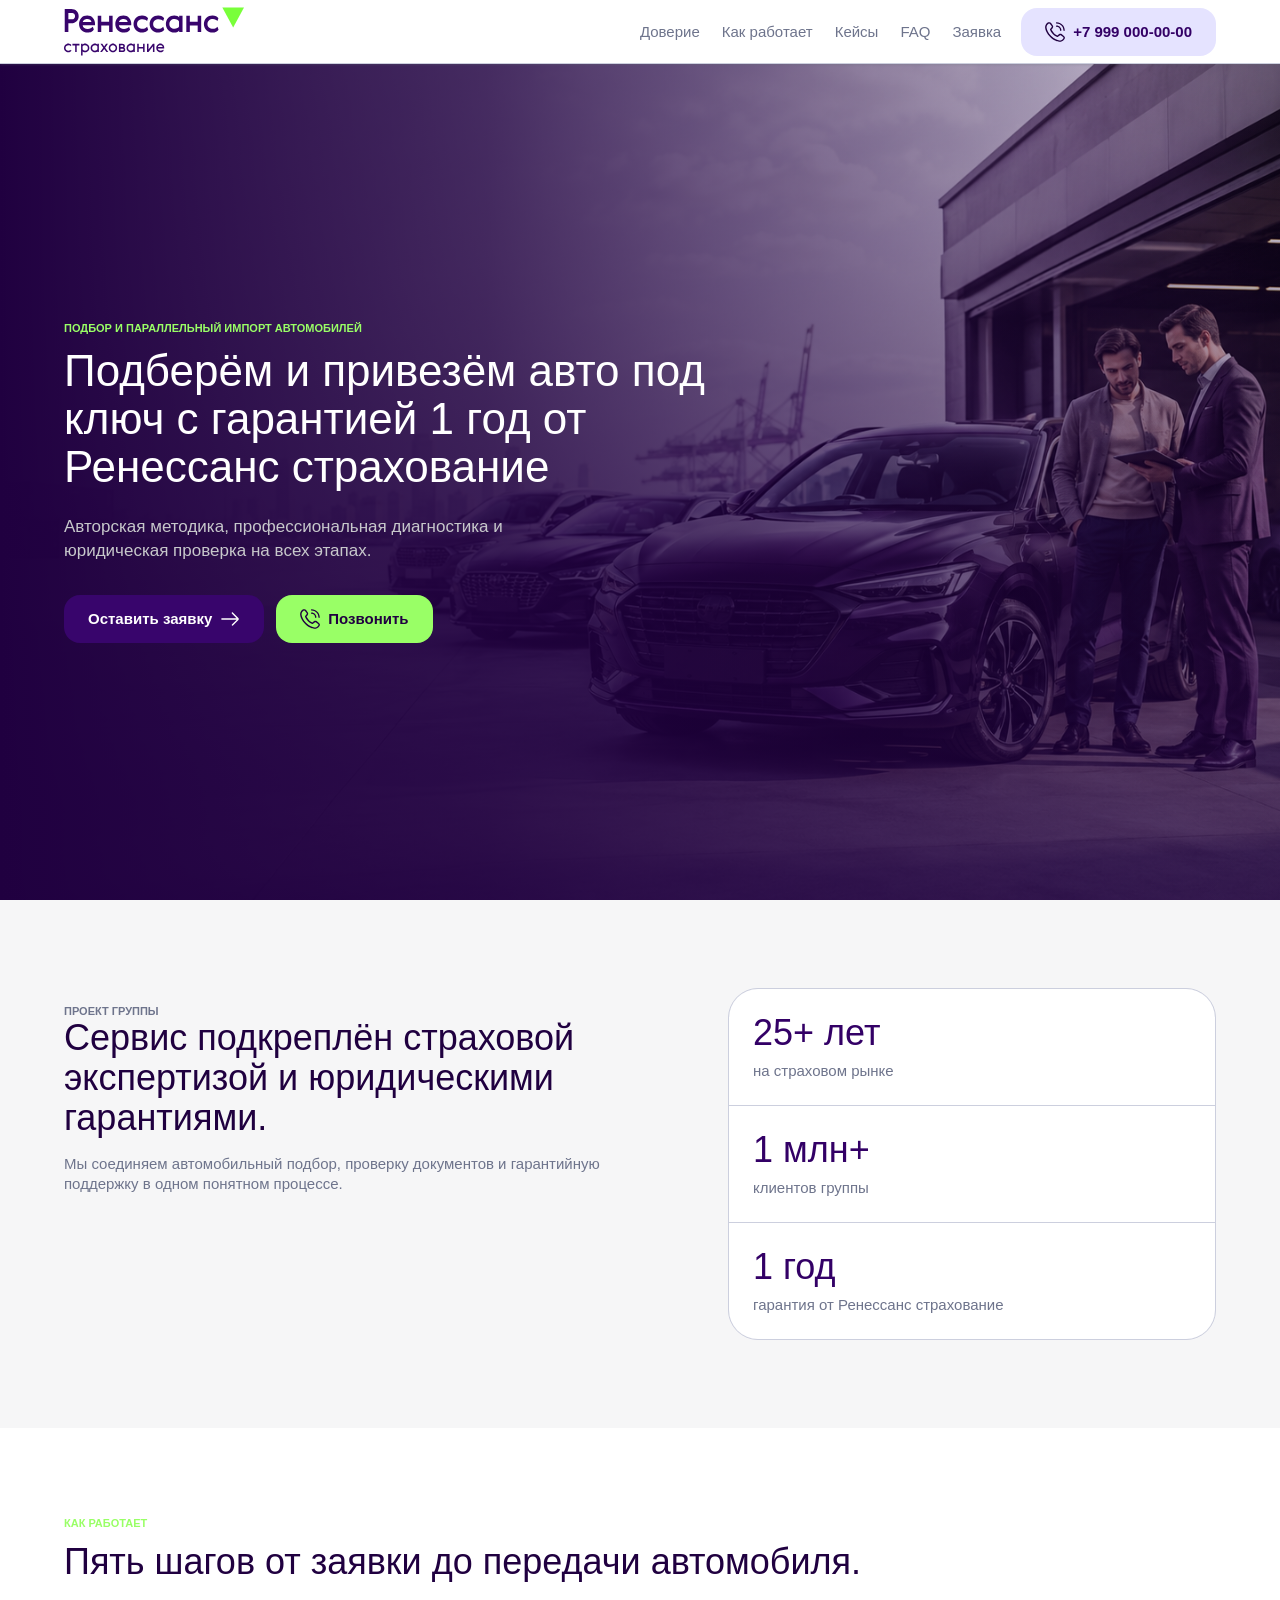
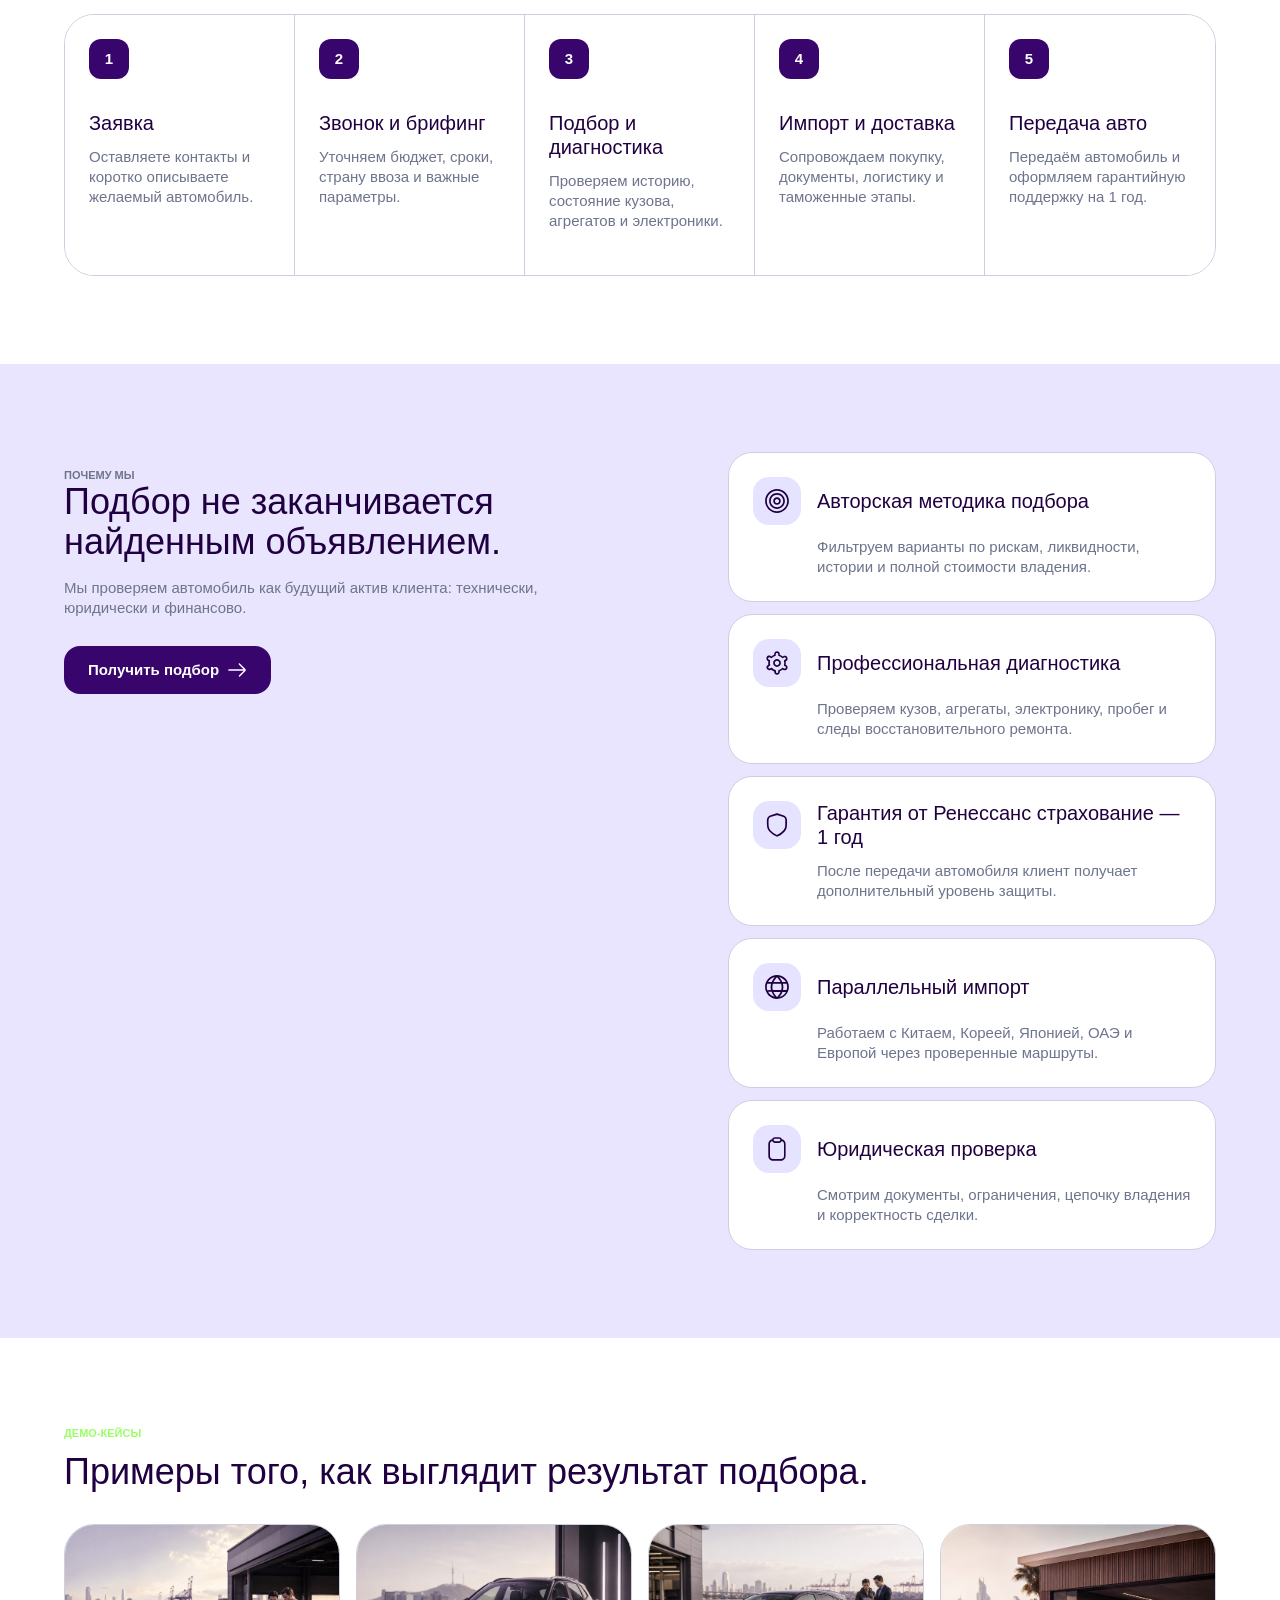
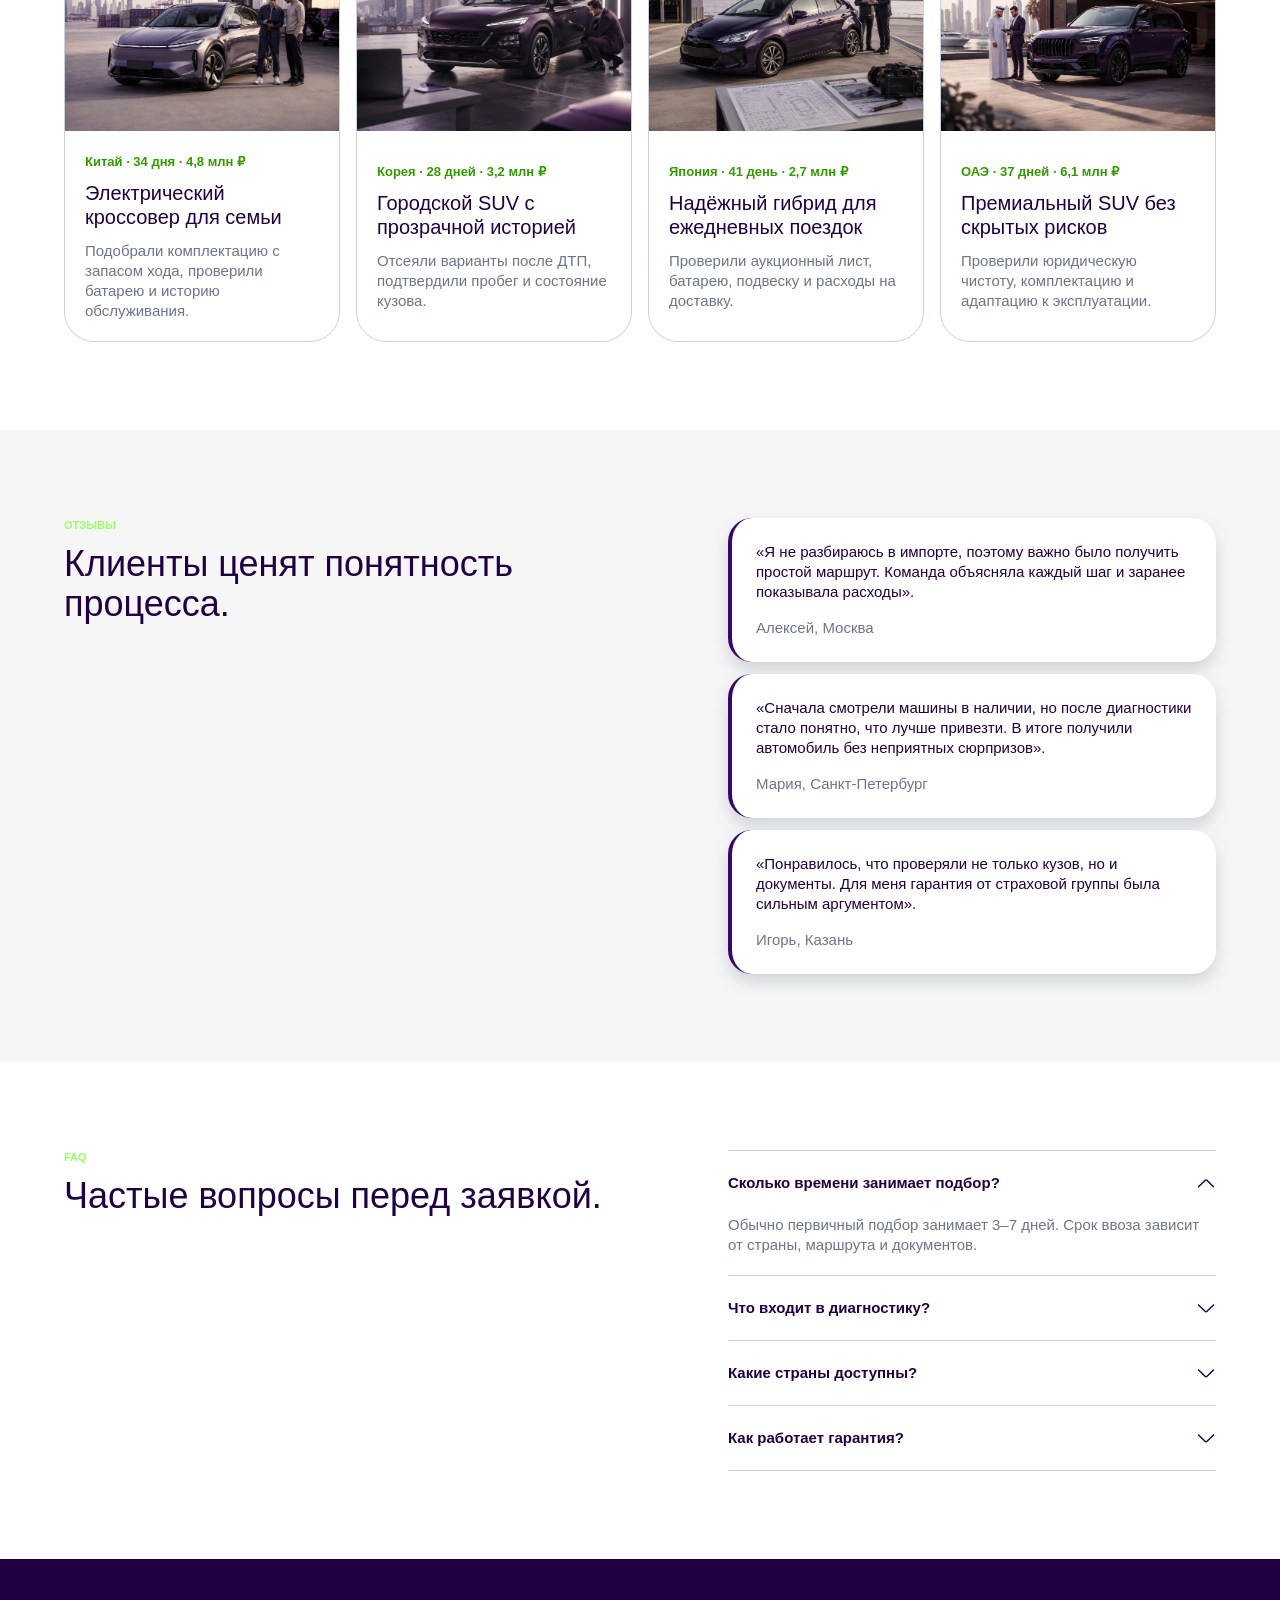
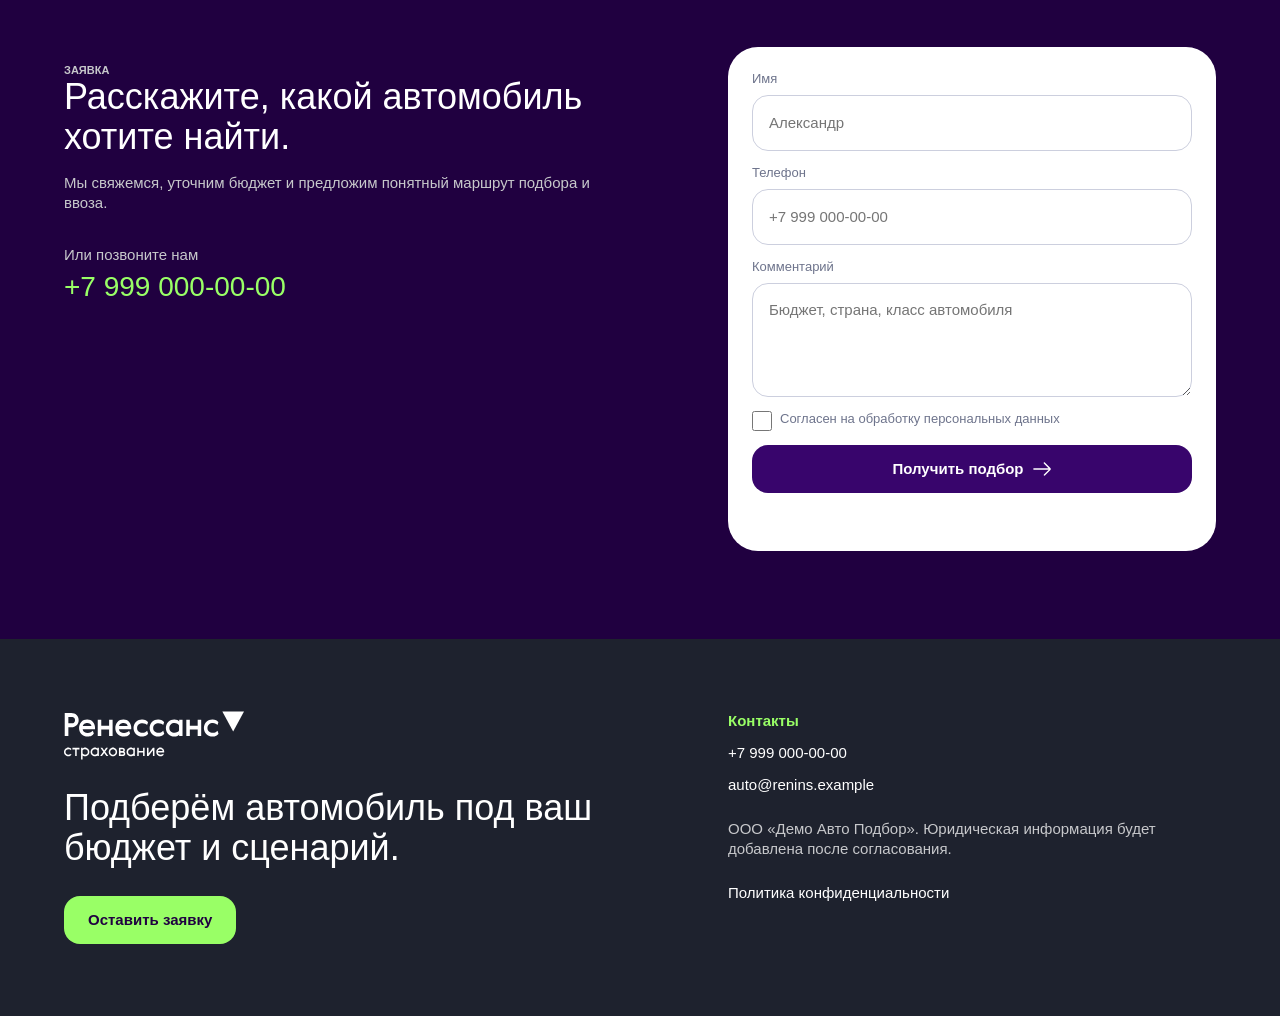
==== auto-landing/index.html @ 58c38467 "Add auto import landing" ====
<!doctype html>
<html lang="ru">
  <head>
    <meta charset="UTF-8" />
    <meta name="viewport" content="width=device-width, initial-scale=1.0" />
    <title>Ренессанс Авто | Подбор и ввоз автомобилей под ключ</title>
    <meta
      name="description"
      content="Подбор, диагностика и ввоз автомобилей из Китая, Кореи, Японии, ОАЭ и Европы с гарантией 1 год от Ренессанс страхование."
    />
    <link rel="stylesheet" href="./styles/tokens.css" />
    <link rel="stylesheet" href="./styles/main.css" />
  </head>
  <body>
    <header class="site-header" data-header>
      <a class="brand" href="#top" aria-label="Ренессанс Авто">
        <img src="./assets/brand/renins-logo.svg" alt="Ренессанс страхование" />
      </a>
      <nav class="nav" data-nav aria-label="Основная навигация">
        <a href="#trust">Доверие</a>
        <a href="#process">Как работает</a>
        <a href="#cases">Кейсы</a>
        <a href="#faq">FAQ</a>
        <a href="#lead">Заявка</a>
      </nav>
      <button class="icon-button menu-toggle" data-menu-toggle type="button" aria-label="Открыть меню">
        <img src="../icons/Menu.svg" alt="" />
      </button>
      <a class="button button-ghost header-phone" href="tel:+79990000000">
        <img src="../icons/PhoneCall.svg" alt="" />
        <span>+7 999 000-00-00</span>
      </a>
    </header>

    <main id="top">
      <section class="hero">
        <img
          class="hero-image"
          src="./assets/images/hero-cars.png"
          alt="Современные автомобили в зоне выдачи"
        />
        <div class="hero-overlay"></div>
        <div class="container hero-content section-reveal">
          <p class="eyebrow">Подбор и параллельный импорт автомобилей</p>
          <h1>Подберём и привезём авто под ключ с гарантией 1 год от Ренессанс страхование</h1>
          <p class="lead">Авторская методика, профессиональная диагностика и юридическая проверка на всех этапах.</p>
          <div class="hero-actions">
            <a class="button button-primary" href="#lead">
              <span>Оставить заявку</span>
              <img src="../icons/ArrowRight.svg" alt="" />
            </a>
            <a class="button button-secondary" href="tel:+79990000000">
              <img src="../icons/PhoneCall.svg" alt="" />
              <span>Позвонить</span>
            </a>
          </div>
        </div>
      </section>

      <section class="trust section-reveal" id="trust">
        <div class="container trust-layout">
          <div class="trust-copy">
            <p class="eyebrow">Проект группы</p>
            <h2>Сервис подкреплён страховой экспертизой и юридическими гарантиями.</h2>
            <p>
              Мы соединяем автомобильный подбор, проверку документов и гарантийную поддержку в одном понятном процессе.
            </p>
          </div>
          <div class="trust-panel" aria-label="Факты о доверии">
            <div>
              <span>25+ лет</span>
              <p>на страховом рынке</p>
            </div>
            <div>
              <span>1 млн+</span>
              <p>клиентов группы</p>
            </div>
            <div>
              <span>1 год</span>
              <p>гарантия от Ренессанс страхование</p>
            </div>
          </div>
        </div>
      </section>

      <section class="process section-reveal" id="process">
        <div class="container section-heading">
          <p class="eyebrow">Как работает</p>
          <h2>Пять шагов от заявки до передачи автомобиля.</h2>
        </div>
        <div class="container process-line">
          <article class="process-step">
            <span>1</span>
            <h3>Заявка</h3>
            <p>Оставляете контакты и коротко описываете желаемый автомобиль.</p>
          </article>
          <article class="process-step">
            <span>2</span>
            <h3>Звонок и брифинг</h3>
            <p>Уточняем бюджет, сроки, страну ввоза и важные параметры.</p>
          </article>
          <article class="process-step">
            <span>3</span>
            <h3>Подбор и диагностика</h3>
            <p>Проверяем историю, состояние кузова, агрегатов и электроники.</p>
          </article>
          <article class="process-step">
            <span>4</span>
            <h3>Импорт и доставка</h3>
            <p>Сопровождаем покупку, документы, логистику и таможенные этапы.</p>
          </article>
          <article class="process-step">
            <span>5</span>
            <h3>Передача авто</h3>
            <p>Передаём автомобиль и оформляем гарантийную поддержку на 1 год.</p>
          </article>
        </div>
      </section>

      <section class="usp section-reveal" id="usp">
        <div class="container usp-layout">
          <div class="sticky-copy">
            <p class="eyebrow">Почему мы</p>
            <h2>Подбор не заканчивается найденным объявлением.</h2>
            <p>Мы проверяем автомобиль как будущий актив клиента: технически, юридически и финансово.</p>
            <a class="button button-primary" href="#lead">
              <span>Получить подбор</span>
              <img src="../icons/ArrowRight.svg" alt="" />
            </a>
          </div>
          <div class="usp-list">
            <article>
              <img src="../icons/Target.svg" alt="" />
              <h3>Авторская методика подбора</h3>
              <p>Фильтруем варианты по рискам, ликвидности, истории и полной стоимости владения.</p>
            </article>
            <article>
              <img src="../icons/Settings.svg" alt="" />
              <h3>Профессиональная диагностика</h3>
              <p>Проверяем кузов, агрегаты, электронику, пробег и следы восстановительного ремонта.</p>
            </article>
            <article>
              <img src="../icons/Shield.svg" alt="" />
              <h3>Гарантия от Ренессанс страхование — 1 год</h3>
              <p>После передачи автомобиля клиент получает дополнительный уровень защиты.</p>
            </article>
            <article>
              <img src="../icons/Globe.svg" alt="" />
              <h3>Параллельный импорт</h3>
              <p>Работаем с Китаем, Кореей, Японией, ОАЭ и Европой через проверенные маршруты.</p>
            </article>
            <article>
              <img src="../icons/Clipboard.svg" alt="" />
              <h3>Юридическая проверка</h3>
              <p>Смотрим документы, ограничения, цепочку владения и корректность сделки.</p>
            </article>
          </div>
        </div>
      </section>

      <section class="cases section-reveal" id="cases">
        <div class="container section-heading">
          <p class="eyebrow">Демо-кейсы</p>
          <h2>Примеры того, как выглядит результат подбора.</h2>
        </div>
        <div class="container case-grid">
          <article class="case-card">
            <img src="./assets/images/case-china.png" alt="Демо-кейс ввоза автомобиля из Китая" />
            <div>
              <span>Китай · 34 дня · 4,8 млн ₽</span>
              <h3>Электрический кроссовер для семьи</h3>
              <p>Подобрали комплектацию с запасом хода, проверили батарею и историю обслуживания.</p>
            </div>
          </article>
          <article class="case-card">
            <img src="./assets/images/case-korea.png" alt="Демо-кейс ввоза автомобиля из Кореи" />
            <div>
              <span>Корея · 28 дней · 3,2 млн ₽</span>
              <h3>Городской SUV с прозрачной историей</h3>
              <p>Отсеяли варианты после ДТП, подтвердили пробег и состояние кузова.</p>
            </div>
          </article>
          <article class="case-card">
            <img src="./assets/images/case-japan.png" alt="Демо-кейс ввоза автомобиля из Японии" />
            <div>
              <span>Япония · 41 день · 2,7 млн ₽</span>
              <h3>Надёжный гибрид для ежедневных поездок</h3>
              <p>Проверили аукционный лист, батарею, подвеску и расходы на доставку.</p>
            </div>
          </article>
          <article class="case-card">
            <img src="./assets/images/case-uae.png" alt="Демо-кейс ввоза автомобиля из ОАЭ" />
            <div>
              <span>ОАЭ · 37 дней · 6,1 млн ₽</span>
              <h3>Премиальный SUV без скрытых рисков</h3>
              <p>Проверили юридическую чистоту, комплектацию и адаптацию к эксплуатации.</p>
            </div>
          </article>
        </div>
      </section>

      <section class="reviews section-reveal" id="reviews">
        <div class="container reviews-layout">
          <div>
            <p class="eyebrow">Отзывы</p>
            <h2>Клиенты ценят понятность процесса.</h2>
          </div>
          <div class="review-list">
            <blockquote>
              <p>«Я не разбираюсь в импорте, поэтому важно было получить простой маршрут. Команда объясняла каждый шаг и заранее показывала расходы».</p>
              <cite>Алексей, Москва</cite>
            </blockquote>
            <blockquote>
              <p>«Сначала смотрели машины в наличии, но после диагностики стало понятно, что лучше привезти. В итоге получили автомобиль без неприятных сюрпризов».</p>
              <cite>Мария, Санкт-Петербург</cite>
            </blockquote>
            <blockquote>
              <p>«Понравилось, что проверяли не только кузов, но и документы. Для меня гарантия от страховой группы была сильным аргументом».</p>
              <cite>Игорь, Казань</cite>
            </blockquote>
          </div>
        </div>
      </section>

      <section class="faq section-reveal" id="faq">
        <div class="container faq-layout">
          <div>
            <p class="eyebrow">FAQ</p>
            <h2>Частые вопросы перед заявкой.</h2>
          </div>
          <div class="faq-list">
            <article class="faq-item">
              <button type="button" aria-expanded="true">
                <span>Сколько времени занимает подбор?</span>
                <img src="../icons/ChevronUp.svg" alt="" />
              </button>
              <p>Обычно первичный подбор занимает 3–7 дней. Срок ввоза зависит от страны, маршрута и документов.</p>
            </article>
            <article class="faq-item">
              <button type="button" aria-expanded="false">
                <span>Что входит в диагностику?</span>
                <img src="../icons/ChevronDown.svg" alt="" />
              </button>
              <p hidden>Кузов, агрегаты, электроника, пробег, история обслуживания, документы и признаки восстановительного ремонта.</p>
            </article>
            <article class="faq-item">
              <button type="button" aria-expanded="false">
                <span>Какие страны доступны?</span>
                <img src="../icons/ChevronDown.svg" alt="" />
              </button>
              <p hidden>Китай, Корея, Япония, ОАЭ и Европа. Конкретный маршрут подбирается под модель, бюджет и сроки.</p>
            </article>
            <article class="faq-item">
              <button type="button" aria-expanded="false">
                <span>Как работает гарантия?</span>
                <img src="../icons/ChevronDown.svg" alt="" />
              </button>
              <p hidden>После передачи автомобиля оформляется гарантия 1 год от Ренессанс страхование. Детали программы фиксируются в документах.</p>
            </article>
          </div>
        </div>
      </section>

      <section class="lead-section section-reveal" id="lead">
        <div class="container lead-layout">
          <div class="lead-copy">
            <p class="eyebrow">Заявка</p>
            <h2>Расскажите, какой автомобиль хотите найти.</h2>
            <p>Мы свяжемся, уточним бюджет и предложим понятный маршрут подбора и ввоза.</p>
            <div class="phone-note">
              <span>Или позвоните нам</span>
              <a href="tel:+79990000000">+7 999 000-00-00</a>
            </div>
          </div>
          <form class="lead-form" data-lead-form>
            <label>
              <span>Имя</span>
              <input name="name" type="text" placeholder="Александр" required />
            </label>
            <label>
              <span>Телефон</span>
              <input name="phone" type="tel" placeholder="+7 999 000-00-00" required />
            </label>
            <label>
              <span>Комментарий</span>
              <textarea name="comment" rows="4" placeholder="Бюджет, страна, класс автомобиля"></textarea>
            </label>
            <label class="checkbox">
              <input name="privacy" type="checkbox" required />
              <span>Согласен на обработку персональных данных</span>
            </label>
            <button class="button button-primary" type="submit">
              <span>Получить подбор</span>
              <img src="../icons/ArrowRight.svg" alt="" />
            </button>
            <p class="form-status" data-form-status aria-live="polite"></p>
          </form>
        </div>
      </section>
    </main>

    <footer class="footer">
      <div class="container footer-layout">
        <div>
          <img src="./assets/brand/renins-logo.svg" alt="Ренессанс страхование" />
          <h2>Подберём автомобиль под ваш бюджет и сценарий.</h2>
          <a class="button button-secondary" href="#lead">Оставить заявку</a>
        </div>
        <div class="footer-contacts">
          <span>Контакты</span>
          <a href="tel:+79990000000">+7 999 000-00-00</a>
          <a href="mailto:auto@renins.example">auto@renins.example</a>
          <p>ООО «Демо Авто Подбор». Юридическая информация будет добавлена после согласования.</p>
          <a href="#privacy">Политика конфиденциальности</a>
        </div>
      </div>
    </footer>

    <a class="mobile-call" href="tel:+79990000000">
      <img src="../icons/PhoneCall.svg" alt="" />
      <span>Позвонить</span>
    </a>

    <script src="./scripts/main.js"></script>
  </body>
</html>
---- auto-landing/styles/tokens.css ----
/* Generated from Codex/components-visual-spec.json: designTokens.colors.Light + cssVariables.Light */
:root {
  --text-primary: #200040;
  --text-secondary: #6e748c;
  --text-tertiary: #cccfde;
  --text-on-color: #ffffff;
  --text-brand-primary: #330066;
  --text-brand-secondary: #99ff66;
  --text-brand-secondary-contrast: #339900;
  --text-warning: #ff9833;
  --text-warning-contrast: #cc7a29;
  --text-error: #ff3333;
  --text-error-contrast: #cc2929;
  --text-success: #99ff66;
  --text-success-contrast: #339900;
  --text-primary-fixed: #200040;
  --text-on-color-fixed: #ffffff;
  --text-disabled: #6b6a9a;
  --text-link: #3a89ff;
  --text-link-hover: #0058dd;
  --bg-bg: #ffffff;
  --bg-bg-secondary: #f6f6f7;
  --bg-content: #ffffff;
  --bg-brand-primary-00: #e9e5ff;
  --bg-brand-primary-01: #d4ccff;
  --bg-brand-primary-02: #aa99ff;
  --bg-brand-primary-03: #330066;
  --bg-brand-primary-04: #200040;
  --bg-brand-secondary-01: #f6fff2;
  --bg-brand-secondary-02: #ddffcc;
  --bg-brand-secondary-03: #99ff66;
  --bg-brand-secondary-04: #52cc14;
  --bg-focused-01: #deeeff;
  --bg-focused-02: #bdddff;
  --bg-warning-light: #fff9f2;
  --bg-warning: #ff9833;
  --bg-warning-contrast: #cc7a29;
  --bg-error-light: #fff2f2;
  --bg-error: #ff3333;
  --bg-error-contrast: #cc2929;
  --bg-success-light: #ddffcc;
  --bg-success: #99ff66;
  --bg-success-contrast: #4bd709;
  --bg-base-alpha-01: #1e222e00;
  --bg-base-alpha-02: #1e222e0a;
  --bg-base-alpha-03: #1e222e14;
  --bg-base-alpha-04: #1e222e26;
  --bg-base-alpha-05: #1e222ebf;
  --bg-base-01: #ffffff;
  --bg-base-02: #f6f6f7;
  --bg-base-03: #ededee;
  --bg-base-04: #dddee0;
  --bg-base-05: #565962;
  --bg-base-06: #1e222e;
  --bg-contrast-alpha-01: #ffffff00;
  --bg-contrast-alpha-02: #ffffff0a;
  --bg-contrast-alpha-03: #ffffff14;
  --bg-contrast-alpha-04: #ffffff26;
  --bg-contrast-alpha-05: #ffffffbf;
  --bg-contrast-01: #1e222e;
  --bg-contrast-02: #272b36;
  --bg-contrast-03: #30343f;
  --bg-contrast-04: #40434d;
  --bg-contrast-05: #c7c8cb;
  --bg-contrast-06: #ffffff;
  --stroke-border: #cccfde;
  --stroke-border-on-color: #ffffff;
  --stroke-border-disabled: #6b6a9a;
  --stroke-divider: #cccfde;
  --stroke-divider-accent: #a3a7bc;
  --stroke-brand-primary-alt: #aa99ff;
  --stroke-brand-primary-transparent: #d4ccff;
  --stroke-brand-primary: #330066;
  --stroke-brand-secondary: #99ff66;
  --stroke-warning: #ff9833;
  --stroke-error: #ff3333;
  --stroke-success: #99ff66;
  --stroke-link: #3a89ff;
  --stroke-link-hover: #0058dd;
  --stroke-focused: #bdddff;
  --int-bg-brand-primary: #38056c;
  --int-bg-brand-primary-alt: #e5e3ff;
  --int-bg-brand-primary-alpha: #aa99ff00;
  --int-bg-brand-secondary: #99ff66;
  --int-bg-brand-secondary-alt: #f6fff2;
  --int-bg-brand-secondary-alpha: #99ff6600;
  --int-bg-warning: #ffb266;
  --int-bg-warning-alt: #fff9f2;
  --int-bg-warning-alpha: #ffb26600;
  --int-bg-error: #ff6666;
  --int-bg-error-alt: #fff2f2;
  --int-bg-error-alpha: #ff666600;
  --int-bg-success: #99ff66;
  --int-bg-success-alt: #f6fff2;
  --int-bg-success-alpha: #99ff6600;
  --int-bg-secondary-alpha: #1e222e0f;
  --int-bg-transparent-alpha: #1e222e00;
  --int-bg-on-color: #200040;
  --int-bg-page-bg: #ffffff;
  --int-bg-button-group: #d4ccff;
  --bg-states-brand-primary-hover: #26004d;
  --bg-states-brand-primary-pressed: #200040;
  --bg-states-brand-primary-alt-hover: #d4ccff;
  --bg-states-brand-primary-alt-pressed: #aa99ff;
  --bg-states-brand-primary-alpha-pressed: #aa99ff80;
  --bg-states-brand-primary-alpha-hover: #aa99ff40;
  --bg-states-brand-secondary-hover: #77ff33;
  --bg-states-brand-secondary-pressed: #5fcc29;
  --bg-states-brand-secondary-alt-hover: #ddffcc;
  --bg-states-brand-secondary-alt-pressed: #ccffb2;
  --bg-states-brand-secondary-alpha-hover: #99ff6626;
  --bg-states-brand-secondary-alpha-pressed: #99ff664d;
  --bg-states-warning-hover: #ff9833;
  --bg-states-warning-pressed: #cc7a29;
  --bg-states-warning-alt-hover: #ffe5cc;
  --bg-states-warning-alt-pressed: #ffd9b2;
  --bg-states-warning-alpha-hover: #ffb26626;
  --bg-states-warning-alpha-pressed: #ffb2664d;
  --bg-states-error-hover: #ff3333;
  --bg-states-error-pressed: #cc2929;
  --bg-states-error-alt-hover: #ffcccc;
  --bg-states-error-alt-pressed: #ffb2b2;
  --bg-states-error-alpha-hover: #ff66661a;
  --bg-states-error-alpha-pressed: #ff666633;
  --bg-states-success-hover: #77ff33;
  --bg-states-success-pressed: #5fcc29;
  --bg-states-success-alt-hover: #ddffcc;
  --bg-states-success-alt-pressed: #ccffb2;
  --bg-states-success-alpha-hover: #99ff6626;
  --bg-states-success-alpha-pressed: #99ff664d;
  --bg-states-secondary-alpha-hover: #1e222e1a;
  --bg-states-secondary-alpha-pressed: #1e222e26;
  --bg-states-transparent-alpha-hover: #1e222e0d;
  --bg-states-transparent-alpha-pressed: #1e222e1a;
  --bg-states-on-color-hover: #26004d;
  --bg-states-on-color-pressed: #330066;
  --bg-states-page-bg-hover: #e9e5ff;
  --bg-states-page-bg-pressed: #d4ccff;
  --bg-states-button-group-hover: #aa99ff;
  --bg-states-button-group-pressed: #330066;
  --bg-states-disabled: #f8f8f9;
  --bg-states-focused: #dfecff;
  --special-primary-shadow: #330066;
  --special-secondary-shadow: #d4ccff;
  --special-shadow-01: #5b687152;
  --special-shadow-02: #5b68713d;
  --rounding-input-fields-ds-xl: 24px;
  --rounding-input-fields-ds-l: 16px;
  --rounding-input-fields-ds-m: 12px;
  --rounding-input-fields-ds-s: 8px;
  --rounding-input-fields-ds-full: 999px;
  --rounding-interactive-ds-xl: 24px;
  --rounding-interactive-ds-l: 16px;
  --rounding-interactive-ds-m: 12px;
  --rounding-interactive-ds-s: 8px;
  --rounding-interactive-ds-xs: 6px;
  --rounding-interactive-ds-full: 999px;
  --rounding-other-ds-xxl: 30px;
  --rounding-other-ds-xl: 24px;
  --rounding-other-ds-l: 16px;
  --rounding-other-ds-m: 12px;
  --rounding-other-ds-s: 8px;
  --rounding-other-ds-xs: 6px;
  --rounding-other-ds-xxs: 4px;
  --rounding-other-ds-full: 999px;
  --font-headings: Gerbera, Arial, sans-serif;
  --font-body: Inter, Arial, sans-serif;
  --shadow-standard: 0px 8px 16px var(--special-shadow-02);
  --shadow-header: 0px 1px 2px var(--special-shadow-02);
  --motion-default: 0.25s ease-in-out;
  --motion-long: 0.6s;
}
---- auto-landing/styles/main.css ----
* {
  box-sizing: border-box;
}

html {
  scroll-behavior: smooth;
}

body {
  margin: 0;
  min-width: 320px;
  overflow-x: hidden;
  color: var(--text-primary);
  background: var(--bg-bg);
  font-family: var(--font-body);
  font-size: 15px;
  line-height: 20px;
}

body.menu-open {
  overflow: hidden;
}

img {
  display: block;
  max-width: 100%;
}

a {
  color: inherit;
  text-decoration: none;
}

button,
input,
textarea {
  font: inherit;
}

.container {
  width: min(1152px, calc(100vw - 32px));
  margin: 0 auto;
}

.site-header {
  position: sticky;
  top: 0;
  z-index: 30;
  display: flex;
  align-items: center;
  gap: 20px;
  min-height: 64px;
  padding: 0 max(16px, calc((100vw - 1152px) / 2));
  background: color-mix(in srgb, var(--bg-bg) 94%, transparent);
  border-bottom: 1px solid var(--stroke-divider);
  box-shadow: var(--shadow-header);
  backdrop-filter: blur(14px);
}

.brand {
  display: inline-flex;
  align-items: center;
  flex: 0 0 auto;
}

.brand img {
  width: 180px;
  height: auto;
}

.nav {
  display: flex;
  align-items: center;
  gap: 22px;
  margin-left: auto;
  color: var(--text-secondary);
}

.nav a {
  transition: color var(--motion-default);
}

.nav a:hover {
  color: var(--text-brand-primary);
}

.button,
.icon-button {
  display: inline-flex;
  align-items: center;
  justify-content: center;
  border: 0;
  cursor: pointer;
  transition: background var(--motion-default), color var(--motion-default), transform var(--motion-default), border var(--motion-default);
}

.button {
  min-height: 48px;
  gap: 8px;
  padding: 14px 24px;
  border-radius: var(--rounding-interactive-ds-l);
  font-weight: 600;
}

.button img,
.icon-button img,
.mobile-call img {
  width: 20px;
  height: 20px;
}

.button:hover,
.icon-button:hover {
  transform: translateY(-1px);
}

.button-primary {
  color: var(--text-on-color);
  background: var(--int-bg-brand-primary);
}

.button-primary:hover {
  background: var(--bg-states-brand-primary-hover);
}

.button-primary img {
  filter: brightness(0) invert(1);
}

.button-secondary {
  color: var(--text-primary);
  background: var(--int-bg-brand-secondary);
}

.button-secondary:hover {
  background: var(--bg-states-brand-secondary-hover);
}

.button-ghost {
  color: var(--text-brand-primary);
  background: var(--int-bg-brand-primary-alt);
}

.button-ghost:hover {
  background: var(--bg-states-brand-primary-alt-hover);
}

.icon-button {
  width: 48px;
  height: 48px;
  border-radius: var(--rounding-interactive-ds-l);
  background: var(--int-bg-brand-primary-alt);
}

.menu-toggle {
  display: none;
  margin-left: auto;
}

.hero {
  position: relative;
  min-height: calc(100svh - 64px);
  overflow: hidden;
  color: var(--text-on-color);
  background: var(--bg-brand-primary-04);
}

.hero-image {
  position: absolute;
  inset: 0;
  width: 100%;
  height: 100%;
  object-fit: cover;
}

.hero-overlay {
  position: absolute;
  inset: 0;
  background:
    linear-gradient(90deg, var(--bg-brand-primary-04) 0%, color-mix(in srgb, var(--bg-brand-primary-04) 78%, transparent) 38%, color-mix(in srgb, var(--bg-brand-primary-04) 10%, transparent) 100%),
    linear-gradient(180deg, color-mix(in srgb, var(--bg-brand-primary-04) 8%, transparent), color-mix(in srgb, var(--bg-brand-primary-04) 72%, transparent));
}

.hero-content {
  position: relative;
  display: flex;
  flex-direction: column;
  justify-content: center;
  min-width: 0;
  min-height: calc(100svh - 64px);
  padding: 72px 0;
}

.eyebrow {
  margin: 0 0 12px;
  color: var(--text-brand-secondary);
  font-size: 11px;
  font-weight: 700;
  line-height: 14px;
  letter-spacing: 0;
  text-transform: uppercase;
}

h1,
h2,
h3 {
  width: 100%;
  min-width: 0;
  margin: 0;
  font-family: var(--font-headings);
  font-weight: 500;
  letter-spacing: 0;
  overflow-wrap: anywhere;
  word-break: break-word;
}

h1 {
  max-width: 680px;
  font-size: 44px;
  line-height: 48px;
}

h2 {
  font-size: 36px;
  line-height: 40px;
}

h3 {
  font-size: 24px;
  line-height: 28px;
}

.lead {
  max-width: 540px;
  margin: 24px 0 0;
  color: var(--bg-contrast-05);
  font-size: 17px;
  line-height: 24px;
  overflow-wrap: anywhere;
}

.hero-actions {
  display: flex;
  flex-wrap: wrap;
  gap: 12px;
  margin-top: 32px;
}

.trust,
.process,
.usp,
.cases,
.reviews,
.faq,
.lead-section {
  padding: 88px 0;
}

.trust {
  background: var(--bg-bg-secondary);
}

.trust-layout,
.usp-layout,
.reviews-layout,
.faq-layout,
.lead-layout,
.footer-layout {
  display: grid;
  grid-template-columns: minmax(0, 1fr) minmax(360px, 488px);
  gap: 72px;
  align-items: start;
}

.trust-layout > *,
.usp-layout > *,
.reviews-layout > *,
.faq-layout > *,
.lead-layout > *,
.footer-layout > * {
  min-width: 0;
}

.trust-copy p,
.sticky-copy p,
.section-heading p:last-child,
.lead-copy p {
  max-width: 560px;
  margin: 16px 0 0;
  color: var(--text-secondary);
}

.trust-panel {
  display: grid;
  gap: 1px;
  overflow: hidden;
  border: 1px solid var(--stroke-border);
  border-radius: var(--rounding-other-ds-xxl);
  background: var(--stroke-border);
}

.trust-panel div {
  padding: 24px;
  background: var(--bg-content);
}

.trust-panel span,
.metric {
  display: block;
  color: var(--text-brand-primary);
  font-family: var(--font-headings);
  font-size: 36px;
  font-weight: 500;
  line-height: 40px;
}

.trust-panel p {
  margin: 8px 0 0;
  color: var(--text-secondary);
}

.section-heading {
  margin-bottom: 32px;
}

.process-line {
  display: grid;
  grid-template-columns: repeat(5, 1fr);
  gap: 0;
  border: 1px solid var(--stroke-border);
  border-radius: var(--rounding-other-ds-xxl);
  overflow: hidden;
}

.process-step {
  min-height: 260px;
  padding: 24px;
  background: var(--bg-content);
  border-right: 1px solid var(--stroke-divider);
}

.process-step:last-child {
  border-right: 0;
}

.process-step span {
  display: grid;
  width: 40px;
  height: 40px;
  margin-bottom: 32px;
  place-items: center;
  color: var(--text-on-color);
  background: var(--int-bg-brand-primary);
  border-radius: var(--rounding-other-ds-m);
  font-weight: 700;
}

.process-step h3 {
  font-size: 20px;
  line-height: 24px;
}

.process-step p {
  margin: 12px 0 0;
  color: var(--text-secondary);
}

.usp {
  background: var(--bg-brand-primary-00);
}

.sticky-copy {
  position: sticky;
  top: 96px;
}

.sticky-copy .button {
  margin-top: 28px;
}

.usp-list {
  display: grid;
  gap: 12px;
}

.usp-list article {
  display: grid;
  grid-template-columns: 48px 1fr;
  gap: 12px 16px;
  padding: 24px;
  background: var(--bg-bg);
  border: 1px solid var(--stroke-border);
  border-radius: var(--rounding-other-ds-xl);
}

.usp-list img {
  width: 48px;
  height: 48px;
  padding: 12px;
  background: var(--int-bg-brand-primary-alt);
  border-radius: var(--rounding-interactive-ds-l);
}

.usp-list h3 {
  align-self: center;
  font-size: 20px;
  line-height: 24px;
}

.usp-list p {
  grid-column: 2;
  margin: 0;
  color: var(--text-secondary);
}

.case-grid {
  display: grid;
  grid-template-columns: repeat(4, 1fr);
  gap: 16px;
}

.case-card {
  display: grid;
  overflow: hidden;
  border: 1px solid var(--stroke-border);
  border-radius: var(--rounding-other-ds-xxl);
  background: var(--bg-content);
  transition: border var(--motion-default), box-shadow var(--motion-default), transform var(--motion-default);
}

.case-card:hover {
  border-color: var(--stroke-brand-primary-alt);
  box-shadow: var(--shadow-standard);
  transform: translateY(-3px);
}

.case-card img {
  width: 100%;
  aspect-ratio: 4 / 3;
  object-fit: cover;
}

.case-card div {
  padding: 20px;
}

.case-card span {
  color: var(--text-success-contrast);
  font-size: 13px;
  font-weight: 700;
  line-height: 16px;
}

.case-card h3 {
  margin-top: 10px;
  font-size: 20px;
  line-height: 24px;
}

.case-card p {
  margin: 12px 0 0;
  color: var(--text-secondary);
}

.reviews {
  background: var(--bg-bg-secondary);
}

.review-list {
  display: grid;
  gap: 12px;
}

blockquote {
  margin: 0;
  padding: 24px;
  background: var(--bg-content);
  border-left: 4px solid var(--int-bg-brand-primary);
  border-radius: var(--rounding-other-ds-xl);
  box-shadow: var(--shadow-standard);
}

blockquote p {
  margin: 0;
  color: var(--text-primary);
}

blockquote cite {
  display: block;
  margin-top: 16px;
  color: var(--text-secondary);
  font-style: normal;
}

.faq-list {
  display: grid;
  gap: 0;
  border-top: 1px solid var(--stroke-divider);
}

.faq-item {
  border-bottom: 1px solid var(--stroke-divider);
}

.faq-item button {
  display: flex;
  align-items: center;
  justify-content: space-between;
  gap: 16px;
  width: 100%;
  min-height: 64px;
  padding: 18px 0;
  color: var(--text-primary);
  background: transparent;
  border: 0;
  cursor: pointer;
  text-align: left;
  font-weight: 700;
}

.faq-item button img {
  width: 20px;
  height: 20px;
  flex: 0 0 auto;
}

.faq-item p {
  max-width: 680px;
  margin: 0 0 20px;
  color: var(--text-secondary);
}

.lead-section {
  color: var(--text-on-color);
  background: var(--bg-brand-primary-04);
}

.lead-section h2,
.footer h2 {
  color: var(--text-on-color);
}

.lead-copy p {
  color: var(--bg-contrast-05);
}

.phone-note {
  display: grid;
  gap: 6px;
  margin-top: 32px;
}

.phone-note span {
  color: var(--bg-contrast-05);
}

.phone-note a {
  color: var(--text-brand-secondary);
  font-family: var(--font-headings);
  font-size: 28px;
  line-height: 32px;
}

.lead-form {
  display: grid;
  gap: 14px;
  padding: 24px;
  color: var(--text-primary);
  background: var(--bg-bg);
  border-radius: var(--rounding-other-ds-xxl);
}

.lead-form label {
  display: grid;
  gap: 8px;
}

.lead-form label span {
  color: var(--text-secondary);
  font-size: 13px;
  line-height: 16px;
}

.lead-form input,
.lead-form textarea {
  width: 100%;
  min-height: 56px;
  padding: 16px;
  color: var(--text-primary);
  background: var(--bg-bg);
  border: 1px solid var(--stroke-border);
  border-radius: var(--rounding-input-fields-ds-l);
  outline: none;
  resize: vertical;
  transition: border var(--motion-default), box-shadow var(--motion-default), background var(--motion-default);
}

.lead-form textarea {
  min-height: 112px;
}

.lead-form input:focus,
.lead-form textarea:focus {
  border-color: var(--stroke-brand-primary);
  box-shadow: 0 0 0 2px var(--bg-states-focused);
}

.lead-form input.error,
.lead-form textarea.error {
  border-color: var(--stroke-error);
  background: var(--bg-error-light);
}

.checkbox {
  grid-template-columns: 20px 1fr;
  align-items: start;
}

.checkbox input {
  width: 20px;
  min-height: 20px;
  height: 20px;
  margin: 0;
  accent-color: var(--int-bg-brand-primary);
}

.form-status {
  min-height: 20px;
  margin: 0;
  color: var(--text-success-contrast);
}

.footer {
  padding: 72px 0;
  color: var(--bg-contrast-05);
  background: var(--bg-contrast-01);
}

.footer img {
  width: 180px;
  margin-bottom: 28px;
  filter: brightness(0) invert(1);
}

.footer h2 {
  max-width: 560px;
  margin-bottom: 28px;
}

.footer-contacts {
  display: grid;
  gap: 12px;
}

.footer-contacts span {
  color: var(--text-brand-secondary);
  font-weight: 700;
}

.footer-contacts a {
  color: var(--text-on-color);
}

.footer-contacts p {
  margin: 12px 0;
}

.mobile-call {
  position: fixed;
  right: 16px;
  bottom: 16px;
  z-index: 40;
  display: none;
  align-items: center;
  justify-content: center;
  gap: 8px;
  min-height: 48px;
  padding: 14px 20px;
  color: var(--text-primary);
  background: var(--int-bg-brand-secondary);
  border-radius: var(--rounding-interactive-ds-l);
  box-shadow: var(--shadow-standard);
  font-weight: 700;
}

.section-reveal {
  opacity: 0;
  transform: translateY(18px);
  transition: opacity 0.65s ease, transform 0.65s ease;
}

.section-reveal.visible {
  opacity: 1;
  transform: translateY(0);
}

@media (max-width: 1100px) {
  .case-grid {
    grid-template-columns: repeat(2, 1fr);
  }

  .process-line {
    grid-template-columns: repeat(2, 1fr);
  }

  .process-step {
    border-right: 1px solid var(--stroke-divider);
    border-bottom: 1px solid var(--stroke-divider);
  }
}

@media (max-width: 900px) {
  .site-header {
    padding: 0 16px;
  }

  .brand img {
    width: 150px;
  }

  .nav,
  .header-phone {
    display: none;
  }

  .menu-toggle {
    display: inline-flex;
  }

  .nav.open {
    position: fixed;
    inset: 64px 16px auto;
    display: grid;
    gap: 0;
    margin: 0;
    padding: 12px;
    color: var(--text-primary);
    background: var(--bg-bg);
    border: 1px solid var(--stroke-border);
    border-radius: var(--rounding-other-ds-xl);
    box-shadow: var(--shadow-standard);
  }

  .nav.open a {
    min-height: 48px;
    display: flex;
    align-items: center;
    padding: 0 12px;
  }

  .hero-content {
    min-height: auto;
    padding: 72px 0 96px;
  }

  h1 {
    max-width: 100%;
    font-size: 30px;
    line-height: 34px;
  }

  h2 {
    max-width: 100%;
    font-size: 28px;
    line-height: 34px;
  }

  .trust,
  .process,
  .usp,
  .cases,
  .reviews,
  .faq,
  .lead-section {
    padding: 64px 0;
  }

  .trust-layout,
  .usp-layout,
  .reviews-layout,
  .faq-layout,
  .lead-layout,
  .footer-layout {
    grid-template-columns: 1fr;
    gap: 40px;
  }

  .sticky-copy {
    position: static;
  }

  .mobile-call {
    display: inline-flex;
  }
}

@media (max-width: 620px) {
  .hero {
    min-height: auto;
  }

  .hero-image {
    opacity: 0.72;
  }

  .hero-overlay {
    background:
      linear-gradient(180deg, color-mix(in srgb, var(--bg-brand-primary-04) 92%, transparent) 0%, color-mix(in srgb, var(--bg-brand-primary-04) 76%, transparent) 52%, var(--bg-brand-primary-04) 100%);
  }

  .hero-actions,
  .button {
    width: 100%;
  }

  .case-grid,
  .process-line {
    grid-template-columns: 1fr;
  }

  .process-step {
    min-height: auto;
    border-right: 0;
  }

  .usp-list article {
    grid-template-columns: 1fr;
  }

  .usp-list p {
    grid-column: auto;
  }

  .lead-form {
    padding: 18px;
  }

  .footer {
    padding-bottom: 96px;
  }
}
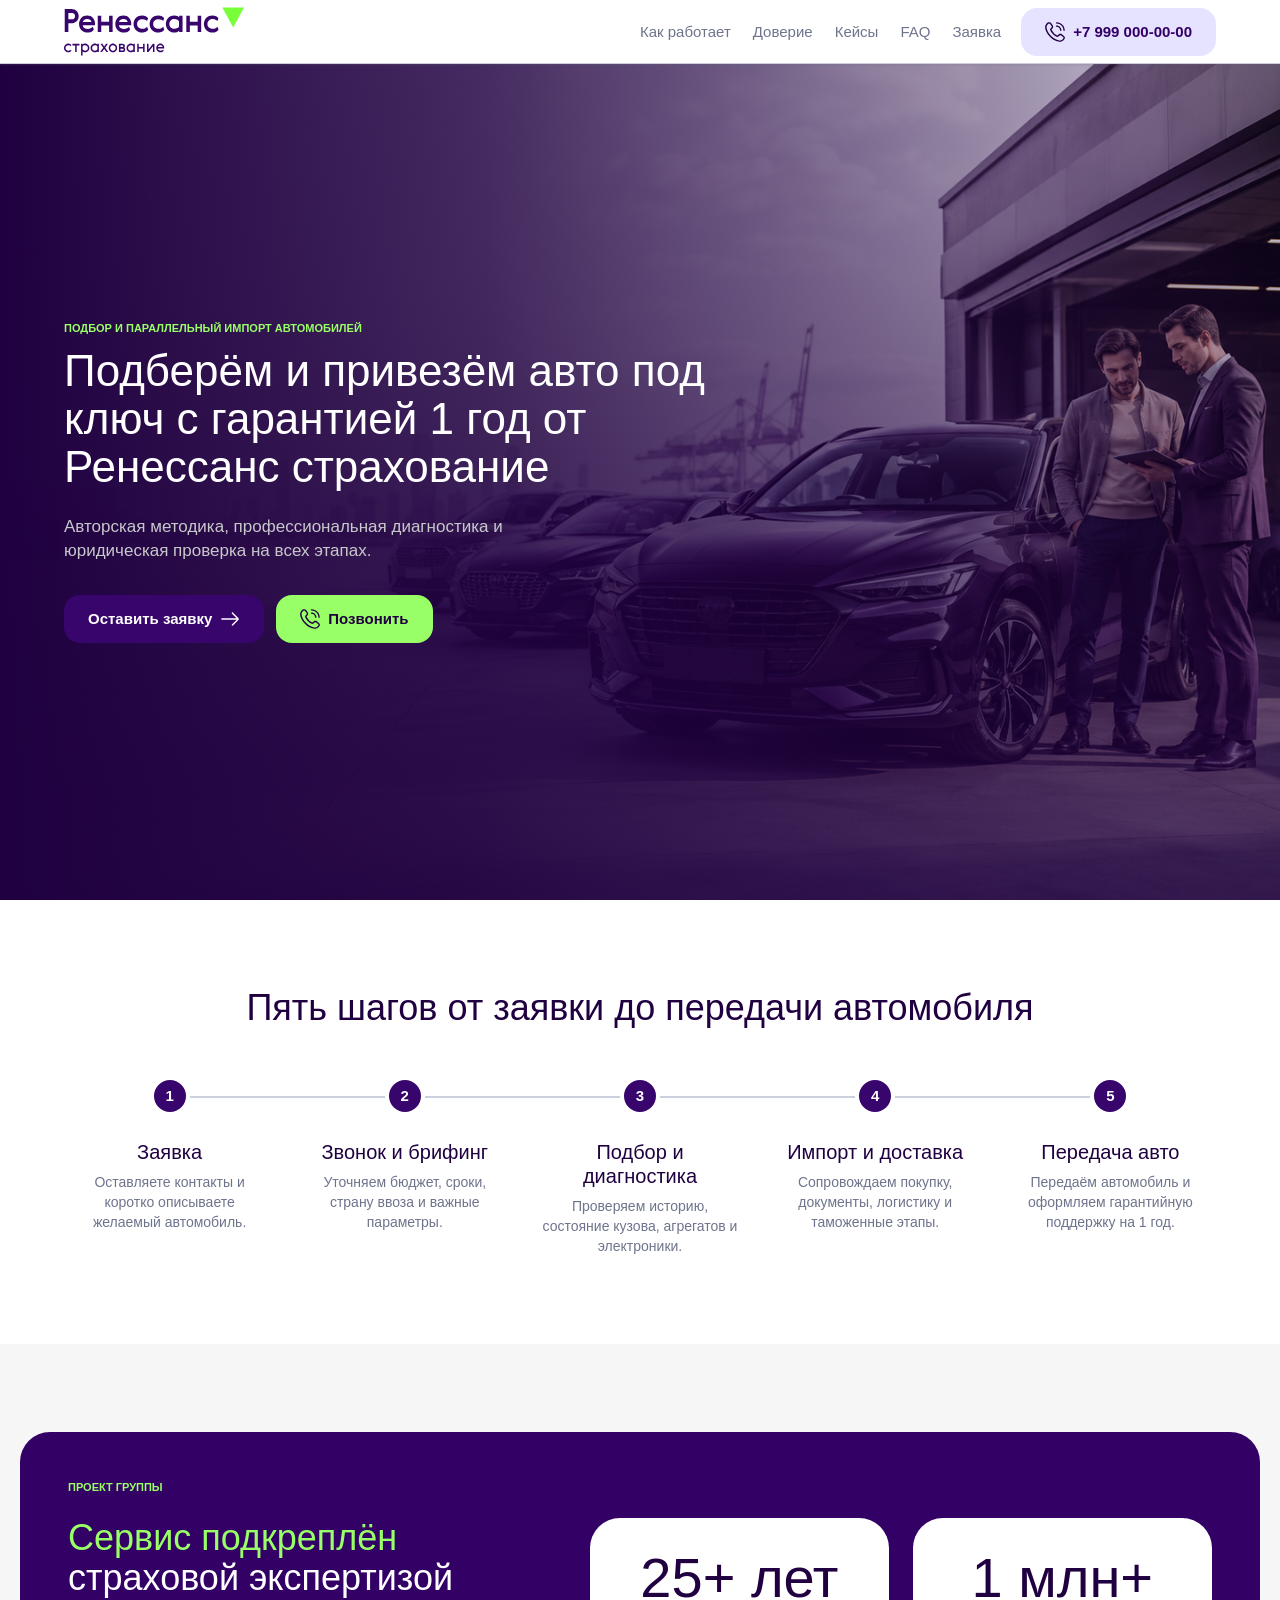
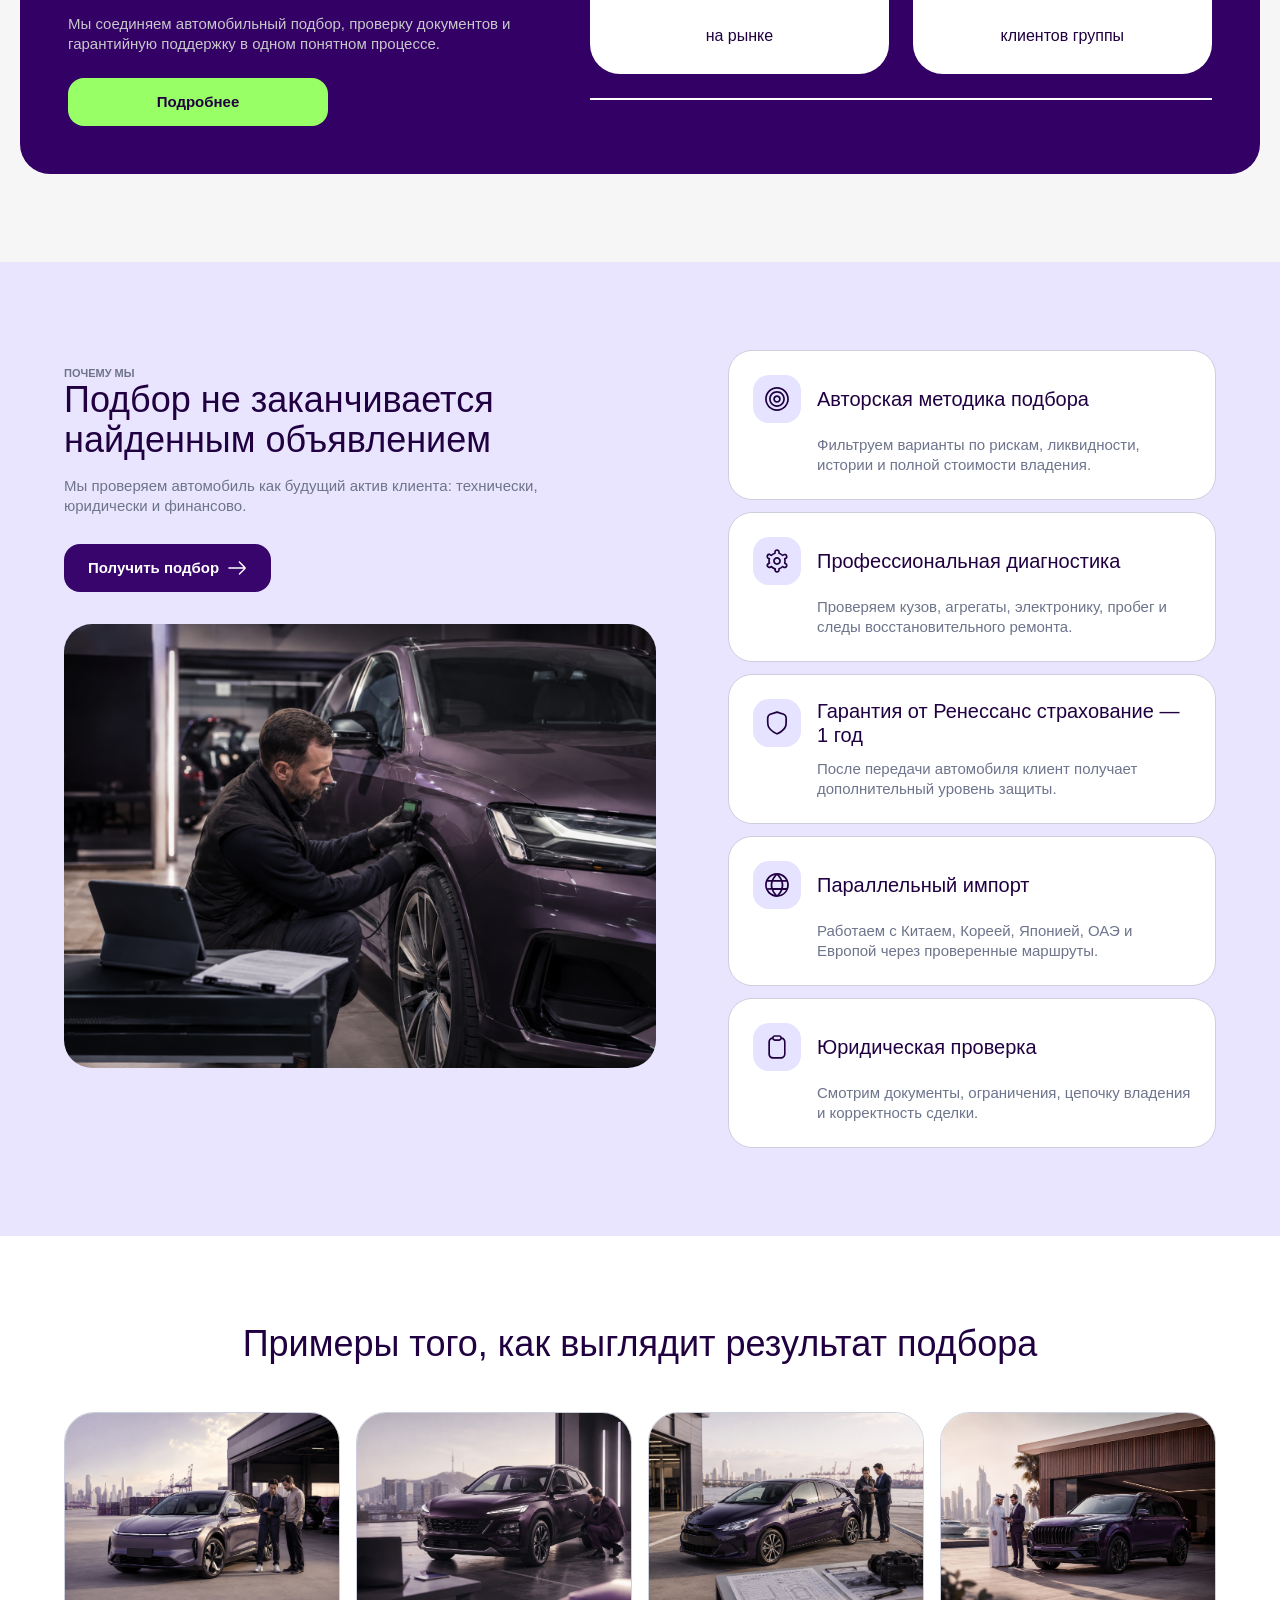
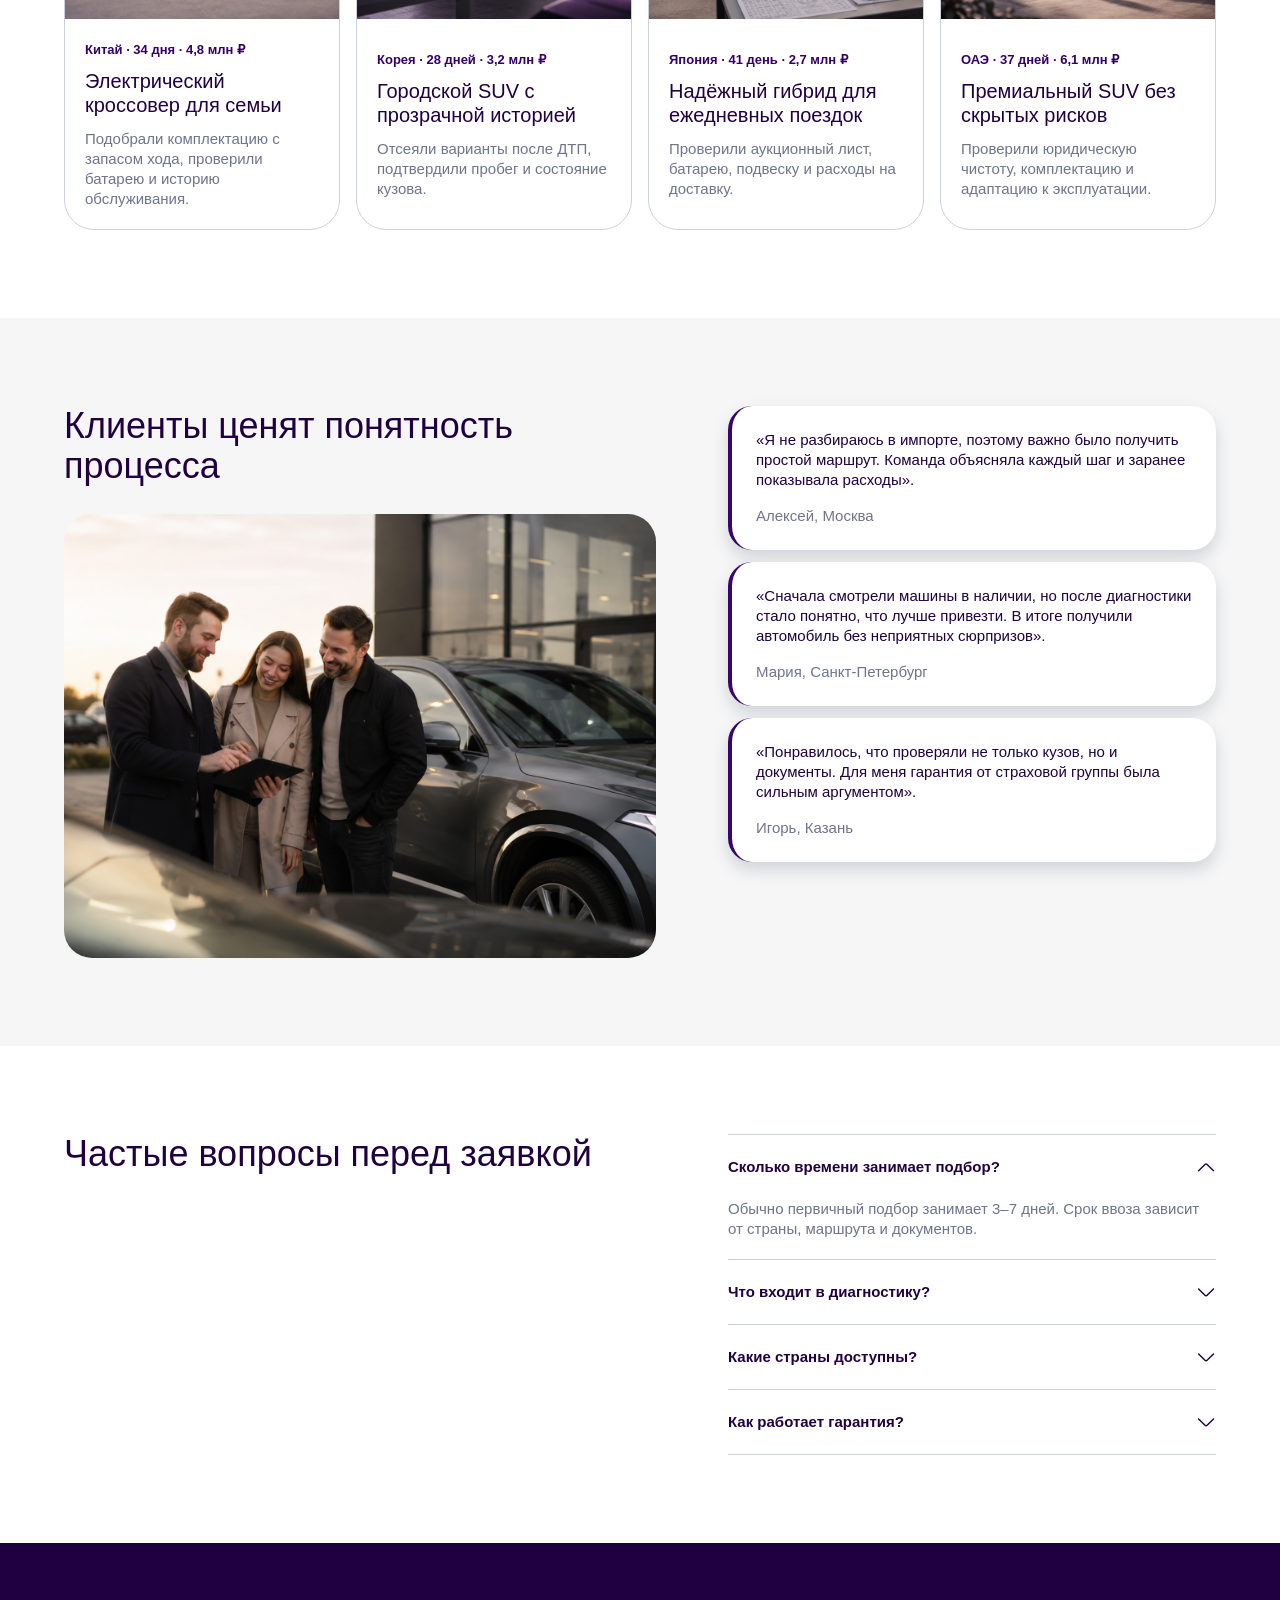
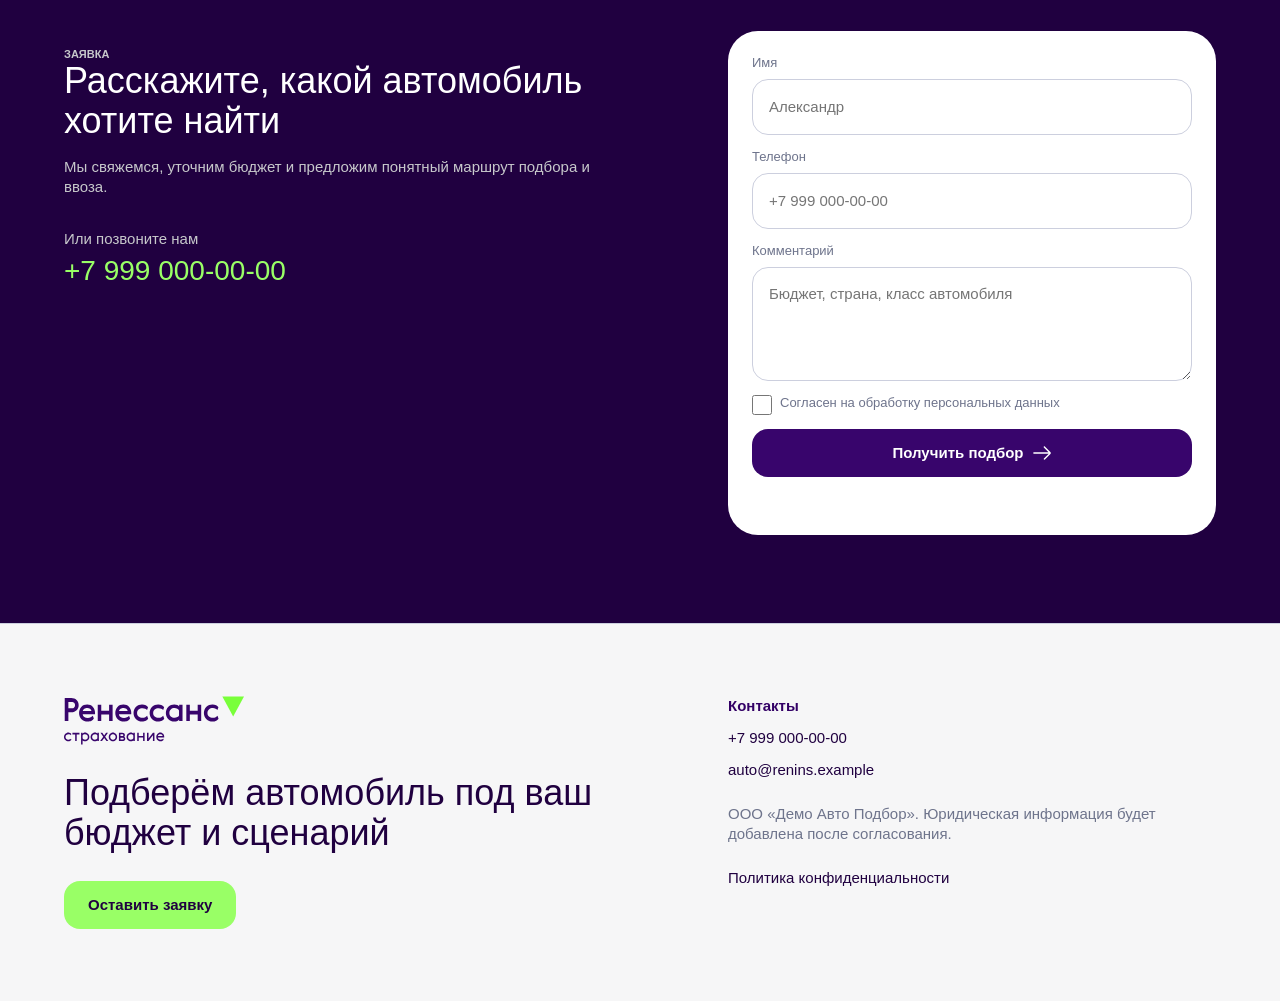
==== commit d6cfd235: "Update auto landing layout" ====
--- a/auto-landing/index.html
+++ b/auto-landing/index.html
@@ -17,8 +17,8 @@
         <img src="./assets/brand/renins-logo.svg" alt="Ренессанс страхование" />
       </a>
       <nav class="nav" data-nav aria-label="Основная навигация">
+        <a href="#process">Как работает</a>
         <a href="#trust">Доверие</a>
-        <a href="#process">Как работает</a>
         <a href="#cases">Кейсы</a>
         <a href="#faq">FAQ</a>
         <a href="#lead">Заявка</a>
@@ -57,36 +57,9 @@
         </div>
       </section>
 
-      <section class="trust section-reveal" id="trust">
-        <div class="container trust-layout">
-          <div class="trust-copy">
-            <p class="eyebrow">Проект группы</p>
-            <h2>Сервис подкреплён страховой экспертизой и юридическими гарантиями.</h2>
-            <p>
-              Мы соединяем автомобильный подбор, проверку документов и гарантийную поддержку в одном понятном процессе.
-            </p>
-          </div>
-          <div class="trust-panel" aria-label="Факты о доверии">
-            <div>
-              <span>25+ лет</span>
-              <p>на страховом рынке</p>
-            </div>
-            <div>
-              <span>1 млн+</span>
-              <p>клиентов группы</p>
-            </div>
-            <div>
-              <span>1 год</span>
-              <p>гарантия от Ренессанс страхование</p>
-            </div>
-          </div>
-        </div>
-      </section>
-
       <section class="process section-reveal" id="process">
         <div class="container section-heading">
-          <p class="eyebrow">Как работает</p>
-          <h2>Пять шагов от заявки до передачи автомобиля.</h2>
+          <h2>Пять шагов от заявки до передачи автомобиля</h2>
         </div>
         <div class="container process-line">
           <article class="process-step">
@@ -114,6 +87,40 @@
             <h3>Передача авто</h3>
             <p>Передаём автомобиль и оформляем гарантийную поддержку на 1 год.</p>
           </article>
+        </div>
+      </section>
+
+      <section class="trust section-reveal" id="trust">
+        <div class="container">
+          <div class="trust-banner">
+            <div class="trust-banner-copy">
+              <p class="eyebrow">Проект группы</p>
+              <h2><span>Сервис подкреплён</span> страховой экспертизой</h2>
+              <p>Мы соединяем автомобильный подбор, проверку документов и гарантийную поддержку в одном понятном процессе.</p>
+              <a class="button button-secondary trust-button" href="#lead">Подробнее</a>
+            </div>
+            <div class="trust-banner-metrics" aria-label="Факты о компании">
+              <div class="trust-metrics-viewport">
+                <div class="trust-metrics-track">
+                  <article class="trust-metric-card">
+                    <strong>25+ лет</strong>
+                    <span>на рынке</span>
+                  </article>
+                  <article class="trust-metric-card">
+                    <strong>1 млн+</strong>
+                    <span>клиентов группы</span>
+                  </article>
+                  <article class="trust-metric-card">
+                    <strong>1 год</strong>
+                    <span>гарантия от Ренессанс страхование</span>
+                  </article>
+                </div>
+              </div>
+              <div class="trust-progress" aria-hidden="true">
+                <span></span>
+              </div>
+            </div>
+          </div>
         </div>
       </section>
 
@@ -121,12 +128,16 @@
         <div class="container usp-layout">
           <div class="sticky-copy">
             <p class="eyebrow">Почему мы</p>
-            <h2>Подбор не заканчивается найденным объявлением.</h2>
+            <h2>Подбор не заканчивается найденным объявлением</h2>
             <p>Мы проверяем автомобиль как будущий актив клиента: технически, юридически и финансово.</p>
             <a class="button button-primary" href="#lead">
               <span>Получить подбор</span>
               <img src="../icons/ArrowRight.svg" alt="" />
             </a>
+
+            <figure class="section-photo usp-photo">
+              <img src="./assets/images/sections/usp-photo.png" alt="Эксперт проверяет состояние кузова автомобиля" />
+            </figure>
           </div>
           <div class="usp-list">
             <article>
@@ -160,8 +171,7 @@
 
       <section class="cases section-reveal" id="cases">
         <div class="container section-heading">
-          <p class="eyebrow">Демо-кейсы</p>
-          <h2>Примеры того, как выглядит результат подбора.</h2>
+          <h2>Примеры того, как выглядит результат подбора</h2>
         </div>
         <div class="container case-grid">
           <article class="case-card">
@@ -202,8 +212,10 @@
       <section class="reviews section-reveal" id="reviews">
         <div class="container reviews-layout">
           <div>
-            <p class="eyebrow">Отзывы</p>
-            <h2>Клиенты ценят понятность процесса.</h2>
+            <h2>Клиенты ценят понятность процесса</h2>
+            <figure class="section-photo reviews-photo">
+              <img src="./assets/images/sections/reviews-photo.png" alt="Клиенты обсуждают выбранный автомобиль с консультантом" />
+            </figure>
           </div>
           <div class="review-list">
             <blockquote>
@@ -225,8 +237,7 @@
       <section class="faq section-reveal" id="faq">
         <div class="container faq-layout">
           <div>
-            <p class="eyebrow">FAQ</p>
-            <h2>Частые вопросы перед заявкой.</h2>
+            <h2>Частые вопросы перед заявкой</h2>
           </div>
           <div class="faq-list">
             <article class="faq-item">
@@ -265,7 +276,7 @@
         <div class="container lead-layout">
           <div class="lead-copy">
             <p class="eyebrow">Заявка</p>
-            <h2>Расскажите, какой автомобиль хотите найти.</h2>
+            <h2>Расскажите, какой автомобиль хотите найти</h2>
             <p>Мы свяжемся, уточним бюджет и предложим понятный маршрут подбора и ввоза.</p>
             <div class="phone-note">
               <span>Или позвоните нам</span>
@@ -303,7 +314,7 @@
       <div class="container footer-layout">
         <div>
           <img src="./assets/brand/renins-logo.svg" alt="Ренессанс страхование" />
-          <h2>Подберём автомобиль под ваш бюджет и сценарий.</h2>
+          <h2>Подберём автомобиль под ваш бюджет и сценарий</h2>
           <a class="button button-secondary" href="#lead">Оставить заявку</a>
         </div>
         <div class="footer-contacts">
--- a/auto-landing/styles/main.css
+++ b/auto-landing/styles/main.css
@@ -260,6 +260,157 @@
   background: var(--bg-bg-secondary);
 }
 
+.trust > .container {
+  width: min(1440px, calc(100vw - 40px));
+}
+
+.trust-banner {
+  display: grid;
+  grid-template-columns: minmax(280px, 0.9fr) minmax(520px, 1.2fr);
+  gap: 56px;
+  align-items: start;
+  overflow: hidden;
+  padding: 48px;
+  color: var(--text-on-color);
+  background: var(--bg-brand-primary-03);
+  border-radius: var(--rounding-other-ds-xxl);
+}
+
+.trust-banner-copy {
+  display: flex;
+  min-width: 0;
+  flex-direction: column;
+  align-items: flex-start;
+  gap: 24px;
+}
+
+.trust-banner-copy h2 {
+  max-width: 500px;
+  color: var(--text-on-color);
+  font-size: 36px;
+  line-height: 40px;
+}
+
+.trust-banner-copy h2 span {
+  color: var(--text-brand-secondary);
+}
+
+.trust-banner-copy .eyebrow {
+  margin: 0;
+}
+
+.trust-banner-copy p:not(.eyebrow) {
+  max-width: 520px;
+  margin: -8px 0 0;
+  color: var(--bg-contrast-05);
+}
+
+.trust-button {
+  min-width: 260px;
+}
+
+.trust-banner-metrics {
+  --metric-gap: 24px;
+  display: grid;
+  gap: 24px;
+  min-width: 0;
+  margin-top: 38px;
+}
+
+.trust-metrics-viewport {
+  overflow: hidden;
+  min-width: 0;
+}
+
+.trust-metrics-track {
+  display: flex;
+  gap: var(--metric-gap);
+  animation: trustMetricSlide 4s ease-in-out infinite;
+  will-change: transform;
+}
+
+.trust-metric-card {
+  display: grid;
+  flex: 0 0 calc((100% - var(--metric-gap)) / 2);
+  min-width: 0;
+  min-height: 144px;
+  place-items: center;
+  padding: 22px;
+  color: var(--text-primary);
+  background: var(--bg-content);
+  border-radius: var(--rounding-other-ds-xxl);
+}
+
+.trust-metric-card strong {
+  display: block;
+  font-family: var(--font-headings);
+  font-size: 56px;
+  font-weight: 500;
+  line-height: 64px;
+  overflow-wrap: anywhere;
+  text-align: center;
+}
+
+.trust-metric-card span {
+  display: block;
+  margin-top: 4px;
+  font-size: 16px;
+  line-height: 22px;
+  text-align: center;
+}
+
+.trust-progress {
+  height: 2px;
+  background: var(--stroke-border-on-color);
+}
+
+.trust-progress span {
+  display: block;
+  width: 100%;
+  height: 100%;
+  background: var(--stroke-brand-secondary);
+  transform: scaleX(0);
+  transform-origin: left center;
+  animation: trustProgressFill 2s linear infinite;
+}
+
+@keyframes trustMetricSlide {
+  0%,
+  38% {
+    transform: translateX(0);
+  }
+
+  50%,
+  88% {
+    transform: translateX(calc(-50% - (var(--metric-gap) / 2)));
+  }
+
+  100% {
+    transform: translateX(0);
+  }
+}
+
+@keyframes trustProgressFill {
+  from {
+    transform: scaleX(0);
+  }
+
+  to {
+    transform: scaleX(1);
+  }
+}
+
+@media (prefers-reduced-motion: reduce) {
+  .trust-metrics-track,
+  .trust-progress span {
+    animation: none;
+  }
+
+  .trust-progress span {
+    transform: scaleX(1);
+  }
+}
+
 .trust-layout,
 .usp-layout,
 .reviews-layout,
@@ -320,38 +471,77 @@
 }
 
 .section-heading {
-  margin-bottom: 32px;
+  margin-bottom: 48px;
+  text-align: center;
+}
+
+.section-heading .eyebrow {
+  text-align: center;
+}
+
+.process .eyebrow,
+.cases .eyebrow,
+.reviews .eyebrow,
+.faq .eyebrow {
+  color: var(--text-brand-primary);
+}
+
+.section-photo {
+  position: relative;
+  margin: 0;
+  overflow: hidden;
+  background: rgba(28, 20, 35, 0.06);
+  border-radius: 28px;
+}
+
+.section-photo img {
+  display: block;
+  width: 100%;
+  height: 100%;
+  object-fit: cover;
+}
+
+.process-photo {
+  height: clamp(280px, 34vw, 420px);
+  margin-bottom: 48px;
 }
 
 .process-line {
   display: grid;
   grid-template-columns: repeat(5, 1fr);
-  gap: 0;
-  border: 1px solid var(--stroke-border);
-  border-radius: var(--rounding-other-ds-xxl);
-  overflow: hidden;
+  gap: 24px;
+  position: relative;
+}
+
+.process-line::before {
+  content: "";
+  position: absolute;
+  top: 20px;
+  left: 10%;
+  right: 10%;
+  z-index: 0;
+  height: 2px;
+  background: var(--stroke-border);
 }
 
 .process-step {
-  min-height: 260px;
-  padding: 24px;
-  background: var(--bg-content);
-  border-right: 1px solid var(--stroke-divider);
-}
-
-.process-step:last-child {
-  border-right: 0;
+  position: relative;
+  z-index: 1;
+  min-width: 0;
+  padding: 0 8px;
+  text-align: center;
 }
 
 .process-step span {
   display: grid;
   width: 40px;
   height: 40px;
-  margin-bottom: 32px;
+  margin: 0 auto 24px;
   place-items: center;
   color: var(--text-on-color);
   background: var(--int-bg-brand-primary);
-  border-radius: var(--rounding-other-ds-m);
+  border: 4px solid var(--bg-bg);
+  border-radius: var(--rounding-interactive-ds-full);
   font-weight: 700;
 }
 
@@ -361,8 +551,9 @@
 }
 
 .process-step p {
-  margin: 12px 0 0;
+  margin: 8px 0 0;
   color: var(--text-secondary);
+  font-size: 14px;
 }
 
 .usp {
@@ -376,6 +567,24 @@
 
 .sticky-copy .button {
   margin-top: 28px;
+}
+
+.usp-photo {
+  margin-top: 32px;
+  min-height: 360px;
+}
+
+.usp-photo img {
+  object-position: center;
+}
+
+.reviews-photo {
+  margin-top: 28px;
+  min-height: 360px;
+}
+
+.reviews-photo img {
+  object-position: center;
 }
 
 .usp-list {
@@ -445,7 +654,7 @@
 }
 
 .case-card span {
-  color: var(--text-success-contrast);
+  color: var(--text-brand-primary);
   font-size: 13px;
   font-weight: 700;
   line-height: 16px;
@@ -535,8 +744,7 @@
   background: var(--bg-brand-primary-04);
 }
 
-.lead-section h2,
-.footer h2 {
+.lead-section h2 {
   color: var(--text-on-color);
 }
 
@@ -632,19 +840,20 @@
 
 .footer {
   padding: 72px 0;
-  color: var(--bg-contrast-05);
-  background: var(--bg-contrast-01);
+  color: var(--text-secondary);
+  background: var(--bg-bg-secondary);
+  border-top: 1px solid var(--stroke-divider);
 }
 
 .footer img {
   width: 180px;
   margin-bottom: 28px;
-  filter: brightness(0) invert(1);
 }
 
 .footer h2 {
   max-width: 560px;
   margin-bottom: 28px;
+  color: var(--text-primary);
 }
 
 .footer-contacts {
@@ -653,12 +862,12 @@
 }
 
 .footer-contacts span {
-  color: var(--text-brand-secondary);
+  color: var(--text-brand-primary);
   font-weight: 700;
 }
 
 .footer-contacts a {
-  color: var(--text-on-color);
+  color: var(--text-primary);
 }
 
 .footer-contacts p {
@@ -699,13 +908,27 @@
     grid-template-columns: repeat(2, 1fr);
   }
 
+  .trust-banner {
+    grid-template-columns: 1fr;
+    gap: 40px;
+  }
+
+  .trust-banner-copy {
+    min-height: auto;
+    gap: 32px;
+  }
+
+  .trust-banner-metrics {
+    margin-top: 0;
+  }
+
   .process-line {
     grid-template-columns: repeat(2, 1fr);
-  }
-
-  .process-step {
-    border-right: 1px solid var(--stroke-divider);
-    border-bottom: 1px solid var(--stroke-divider);
+    gap: 32px;
+  }
+
+  .process-line::before {
+    display: none;
   }
 }
 
@@ -789,6 +1012,10 @@
     position: static;
   }
 
+  .usp-photo {
+    min-height: 280px;
+  }
+
   .mobile-call {
     display: inline-flex;
   }
@@ -813,14 +1040,54 @@
     width: 100%;
   }
 
+  .trust-banner {
+    padding: 28px;
+    border-radius: var(--rounding-other-ds-xl);
+  }
+
+  .trust-banner-copy h2 {
+    font-size: 30px;
+    line-height: 34px;
+  }
+
+  .trust-button {
+    min-width: 0;
+  }
+
+  .trust-banner-metrics {
+    --metric-gap: 12px;
+  }
+
+  .trust-metric-card {
+    min-height: 132px;
+    padding: 18px 10px;
+    border-radius: var(--rounding-other-ds-xl);
+  }
+
+  .trust-metric-card strong {
+    font-size: 36px;
+    line-height: 42px;
+  }
+
+  .trust-metric-card span {
+    font-size: 13px;
+    line-height: 18px;
+  }
+
   .case-grid,
   .process-line {
     grid-template-columns: 1fr;
   }
 
   .process-step {
-    min-height: auto;
-    border-right: 0;
+    padding: 0;
+  }
+
+  .process-photo,
+  .usp-photo {
+    height: 220px;
+    min-height: 220px;
+    border-radius: var(--rounding-other-ds-xl);
   }
 
   .usp-list article {
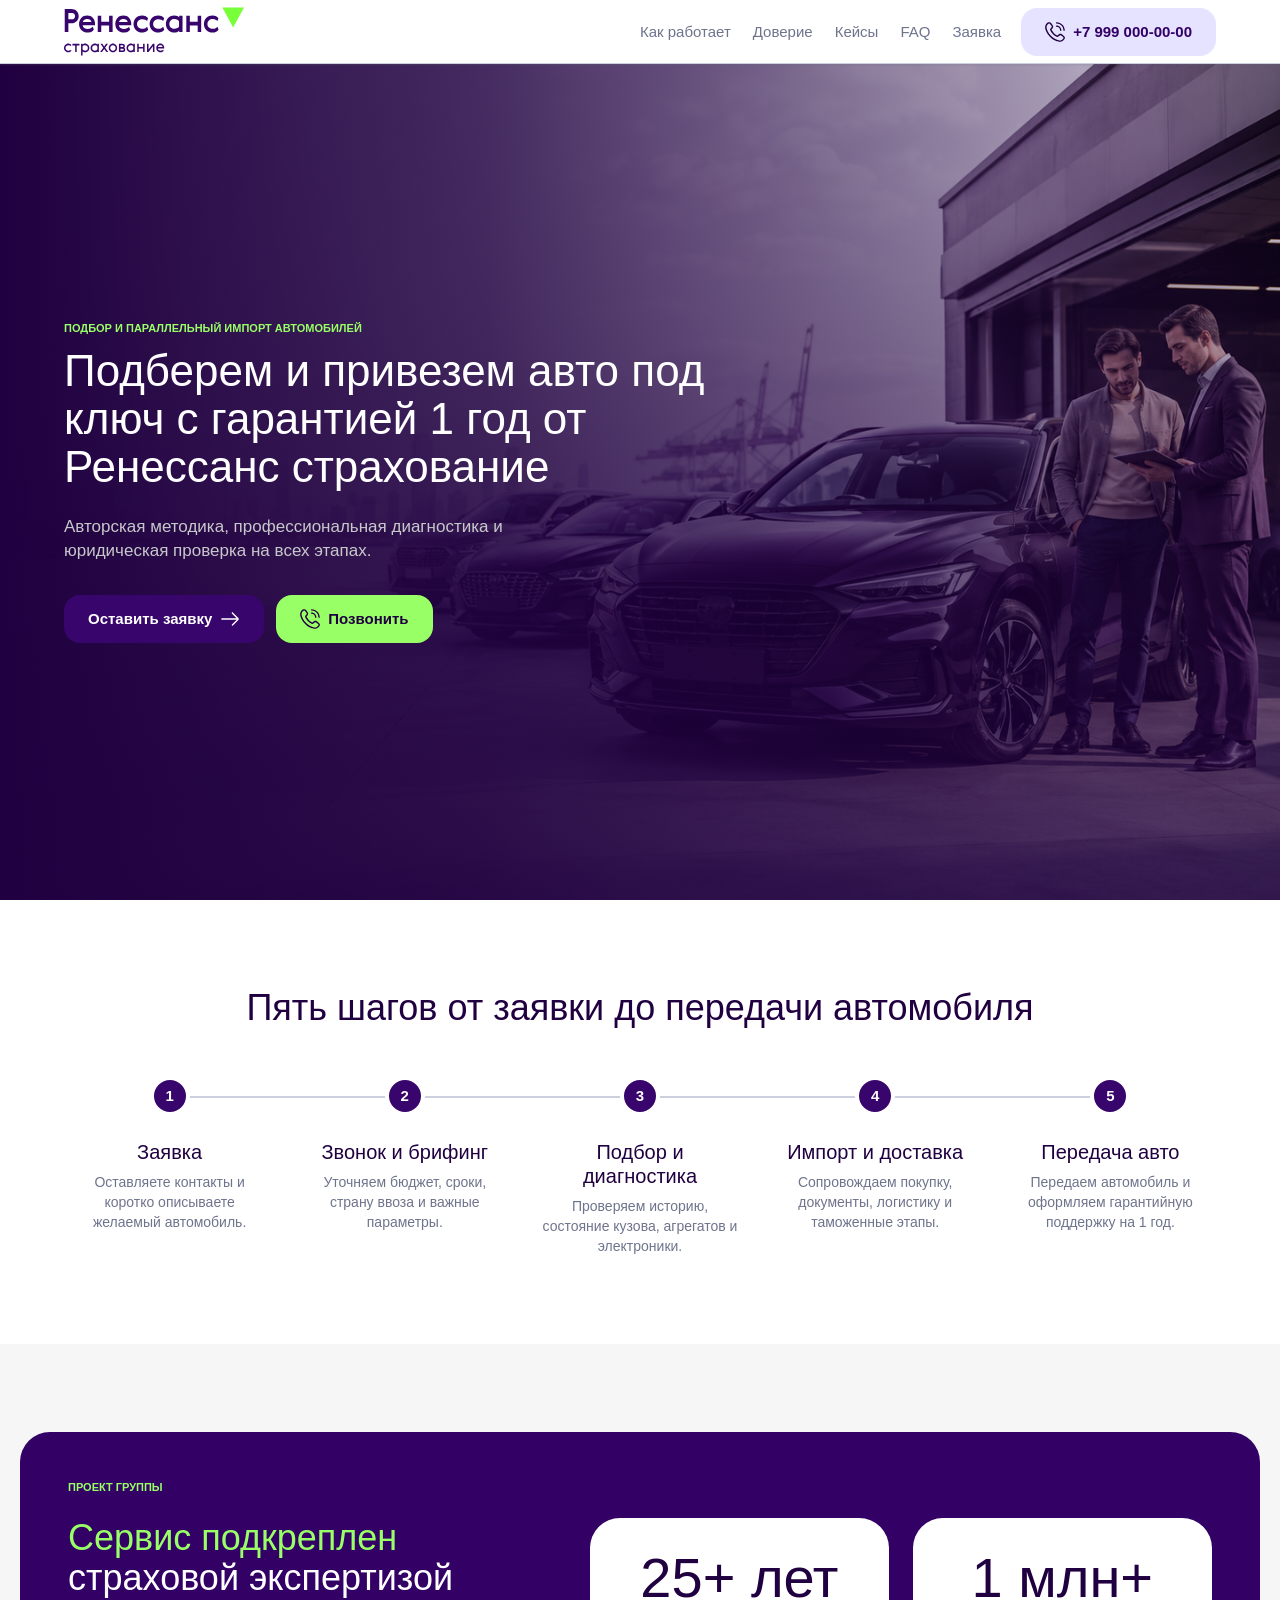
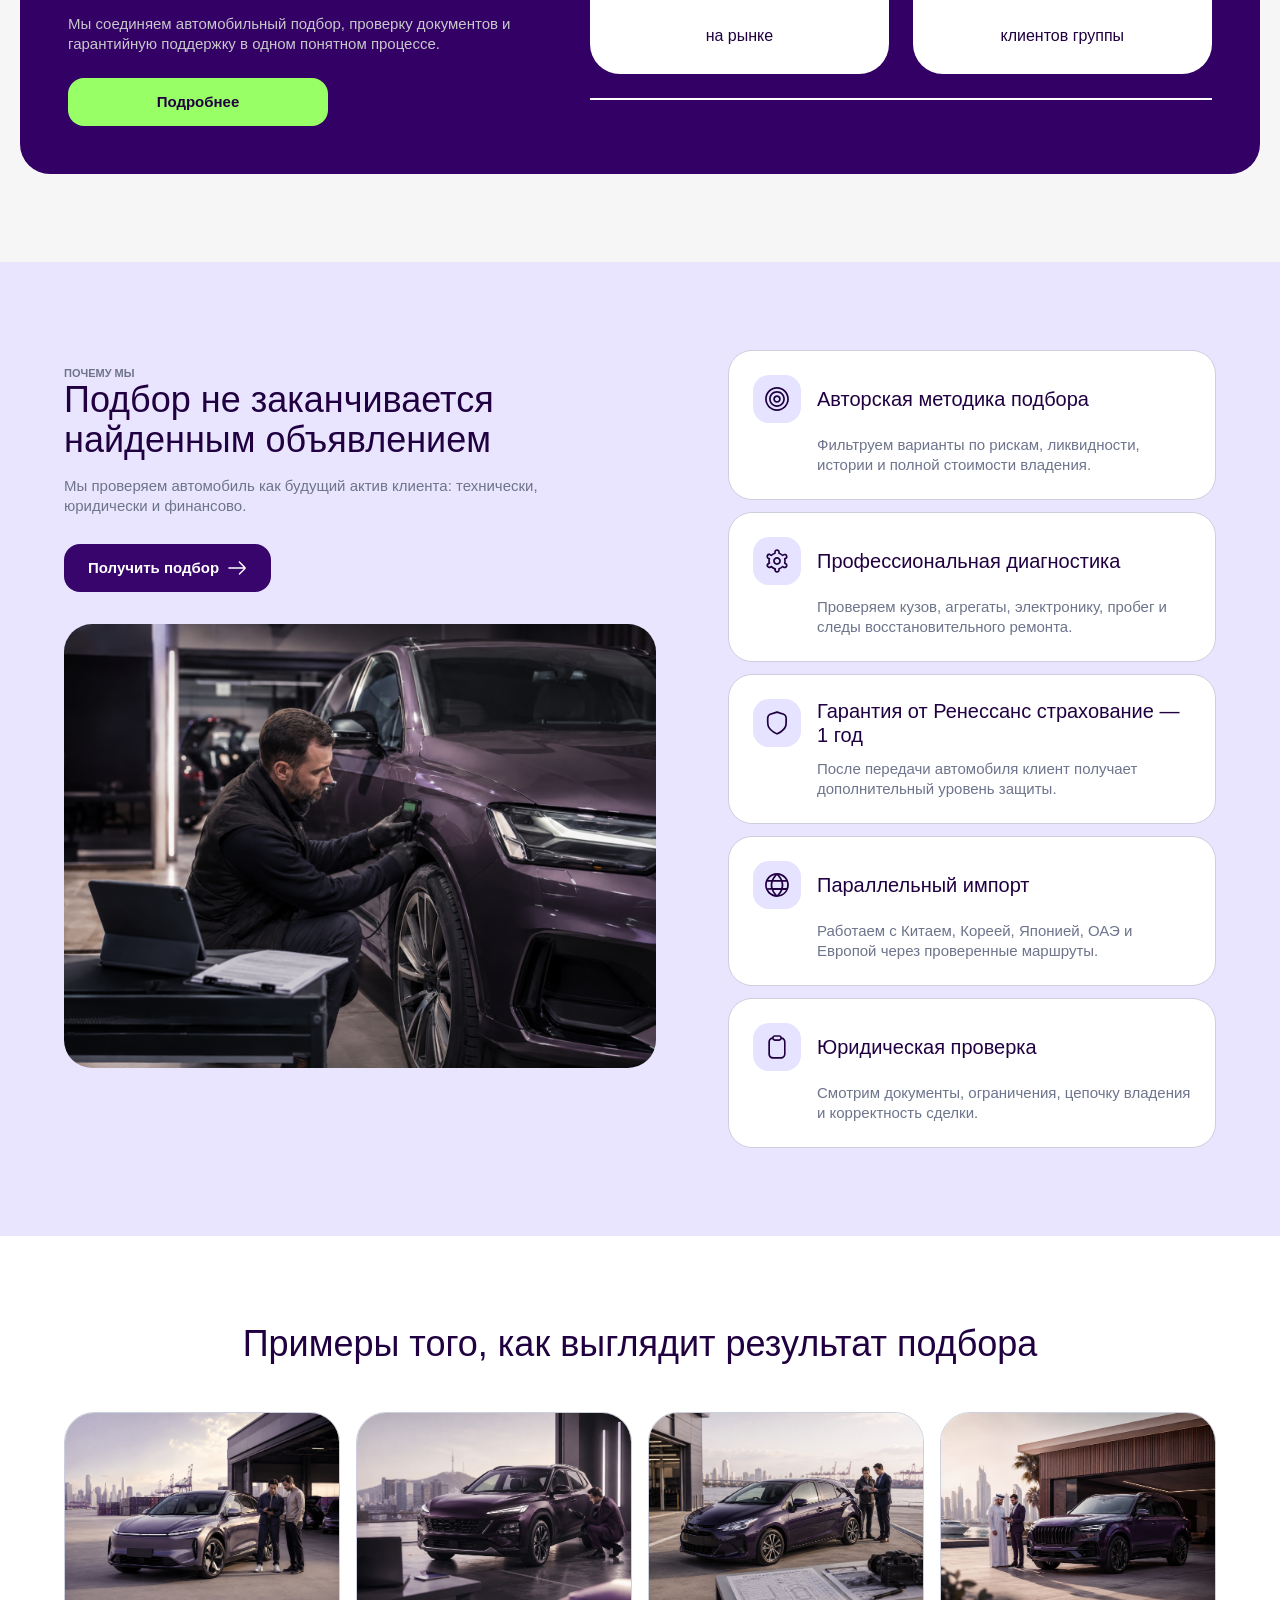
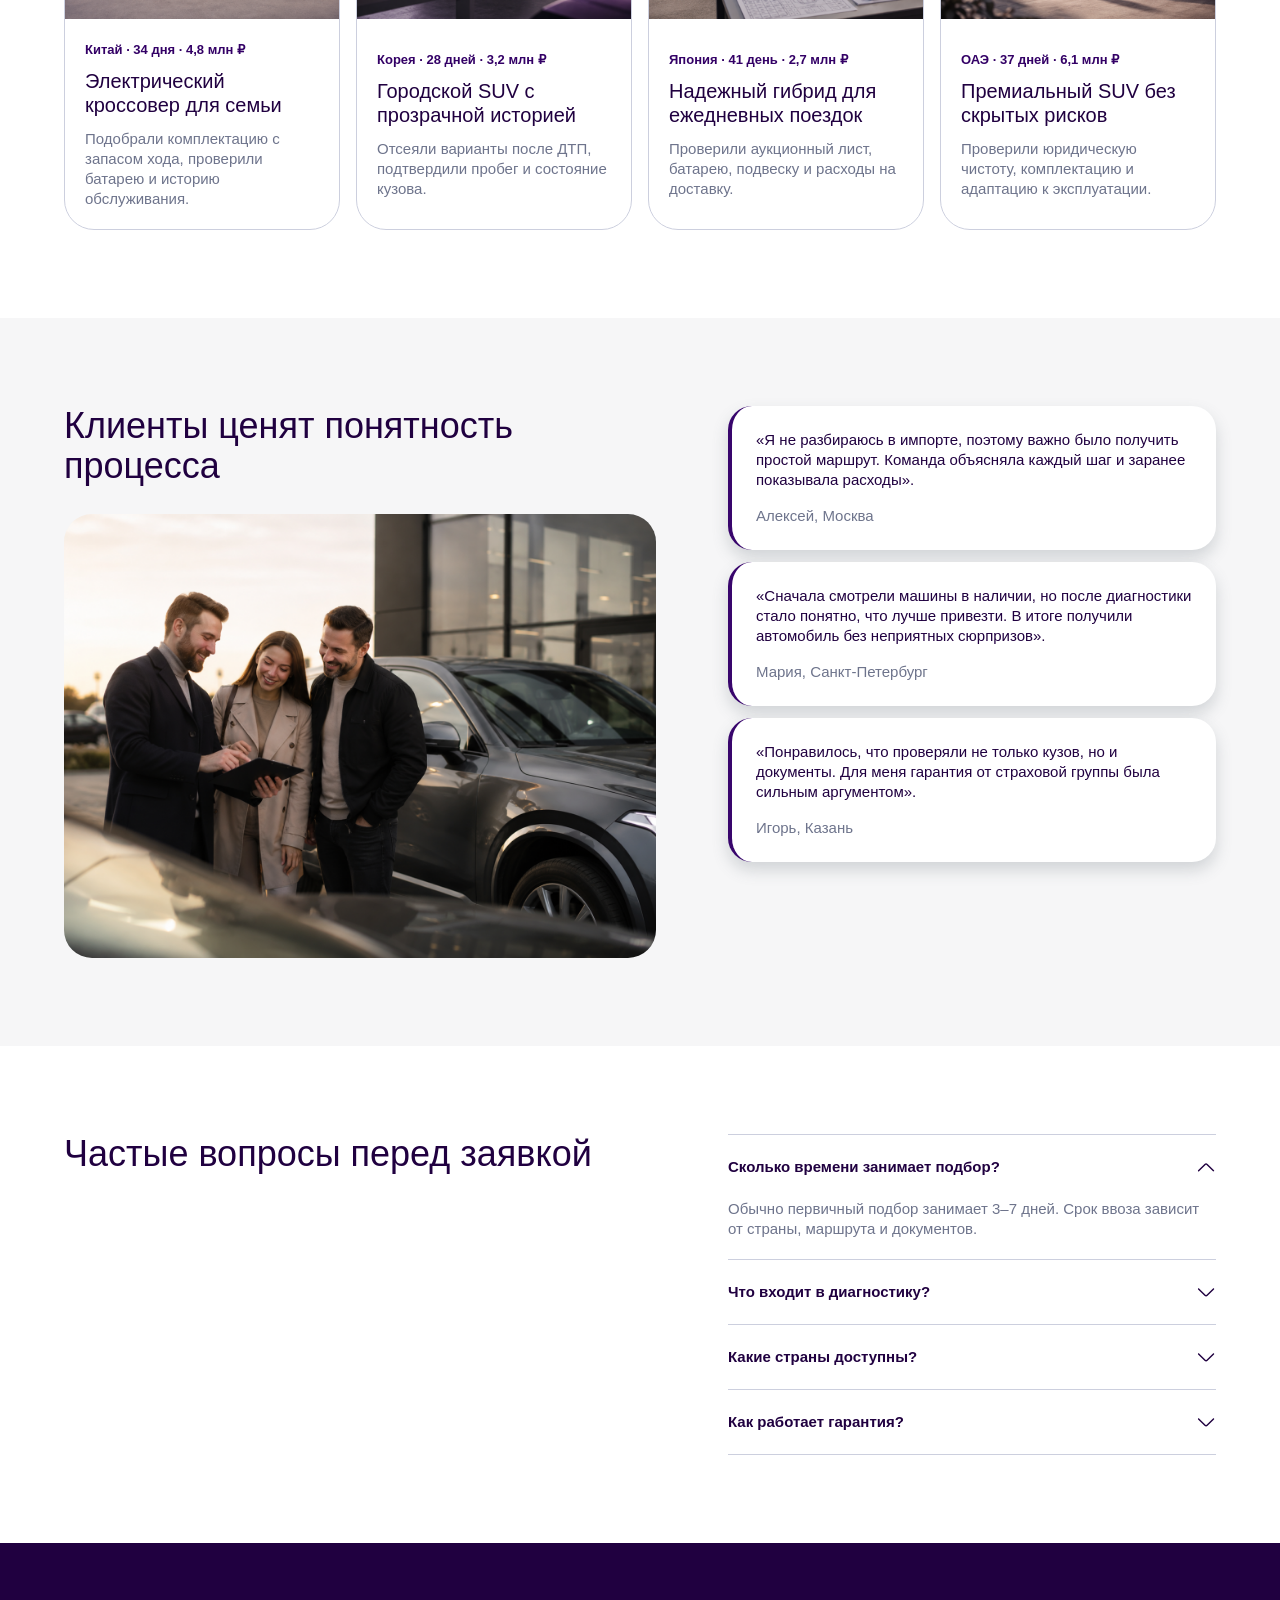
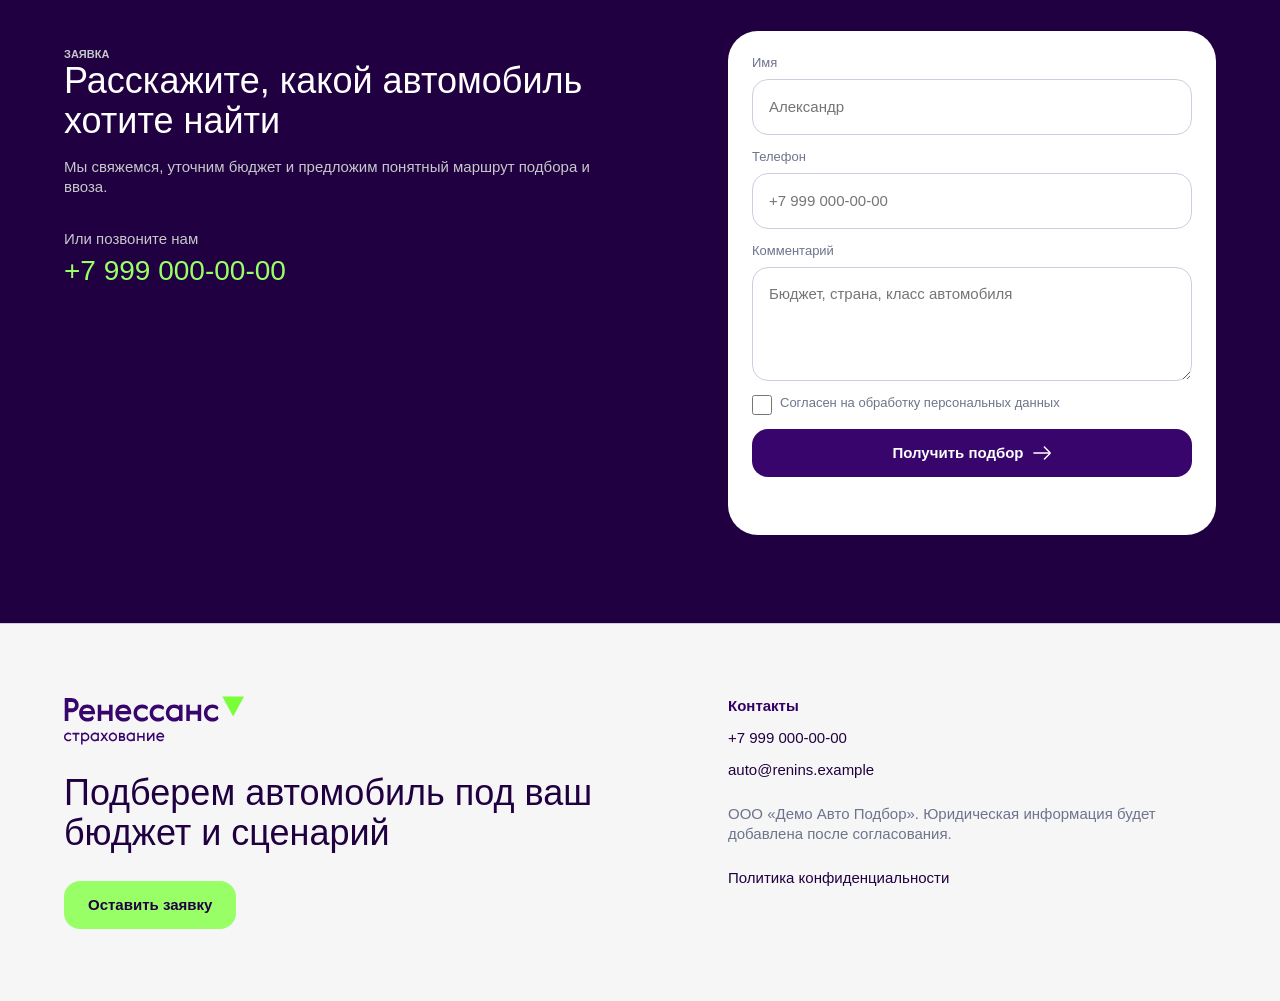
==== commit 829de62c: "Replace yo letters in landing copy" ====
--- a/auto-landing/index.html
+++ b/auto-landing/index.html
@@ -42,7 +42,7 @@
         <div class="hero-overlay"></div>
         <div class="container hero-content section-reveal">
           <p class="eyebrow">Подбор и параллельный импорт автомобилей</p>
-          <h1>Подберём и привезём авто под ключ с гарантией 1 год от Ренессанс страхование</h1>
+          <h1>Подберем и привезем авто под ключ с гарантией 1 год от Ренессанс страхование</h1>
           <p class="lead">Авторская методика, профессиональная диагностика и юридическая проверка на всех этапах.</p>
           <div class="hero-actions">
             <a class="button button-primary" href="#lead">
@@ -85,7 +85,7 @@
           <article class="process-step">
             <span>5</span>
             <h3>Передача авто</h3>
-            <p>Передаём автомобиль и оформляем гарантийную поддержку на 1 год.</p>
+            <p>Передаем автомобиль и оформляем гарантийную поддержку на 1 год.</p>
           </article>
         </div>
       </section>
@@ -95,7 +95,7 @@
           <div class="trust-banner">
             <div class="trust-banner-copy">
               <p class="eyebrow">Проект группы</p>
-              <h2><span>Сервис подкреплён</span> страховой экспертизой</h2>
+              <h2><span>Сервис подкреплен</span> страховой экспертизой</h2>
               <p>Мы соединяем автомобильный подбор, проверку документов и гарантийную поддержку в одном понятном процессе.</p>
               <a class="button button-secondary trust-button" href="#lead">Подробнее</a>
             </div>
@@ -194,7 +194,7 @@
             <img src="./assets/images/case-japan.png" alt="Демо-кейс ввоза автомобиля из Японии" />
             <div>
               <span>Япония · 41 день · 2,7 млн ₽</span>
-              <h3>Надёжный гибрид для ежедневных поездок</h3>
+              <h3>Надежный гибрид для ежедневных поездок</h3>
               <p>Проверили аукционный лист, батарею, подвеску и расходы на доставку.</p>
             </div>
           </article>
@@ -314,7 +314,7 @@
       <div class="container footer-layout">
         <div>
           <img src="./assets/brand/renins-logo.svg" alt="Ренессанс страхование" />
-          <h2>Подберём автомобиль под ваш бюджет и сценарий</h2>
+          <h2>Подберем автомобиль под ваш бюджет и сценарий</h2>
           <a class="button button-secondary" href="#lead">Оставить заявку</a>
         </div>
         <div class="footer-contacts">
